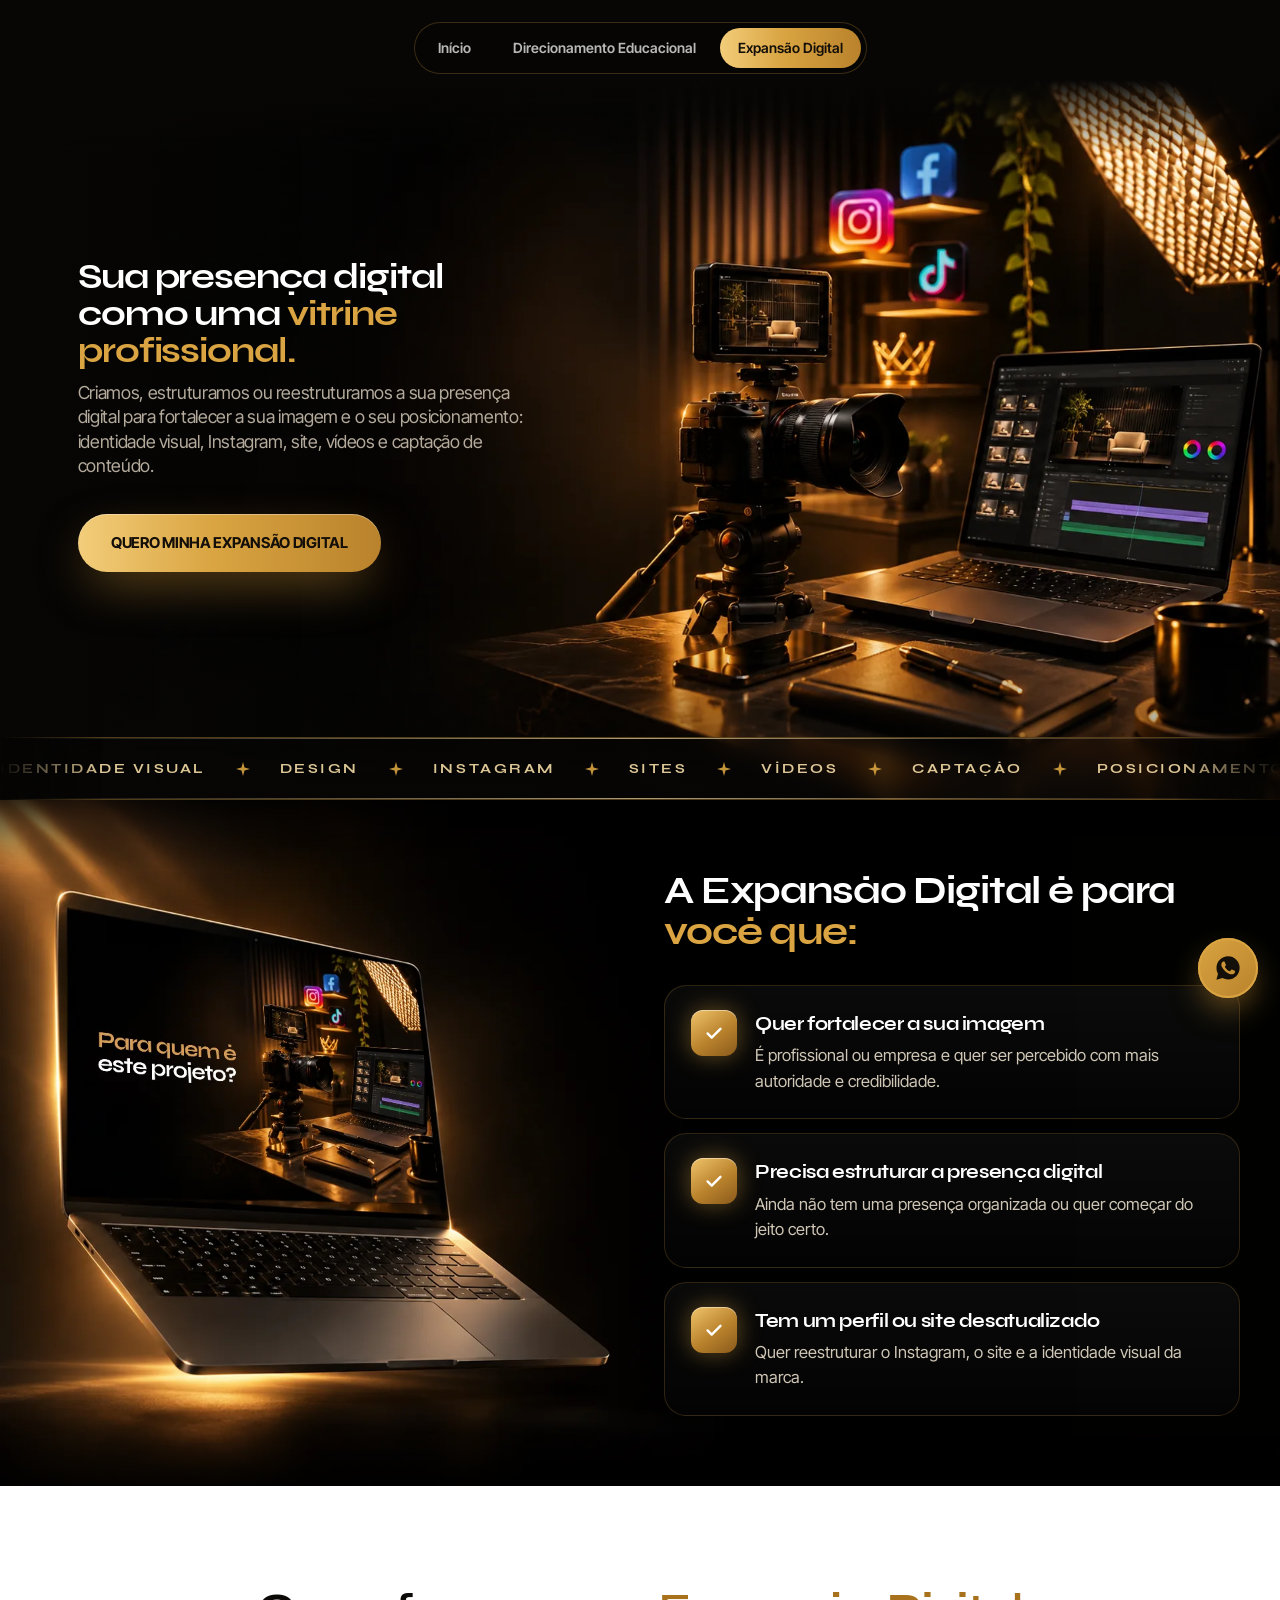
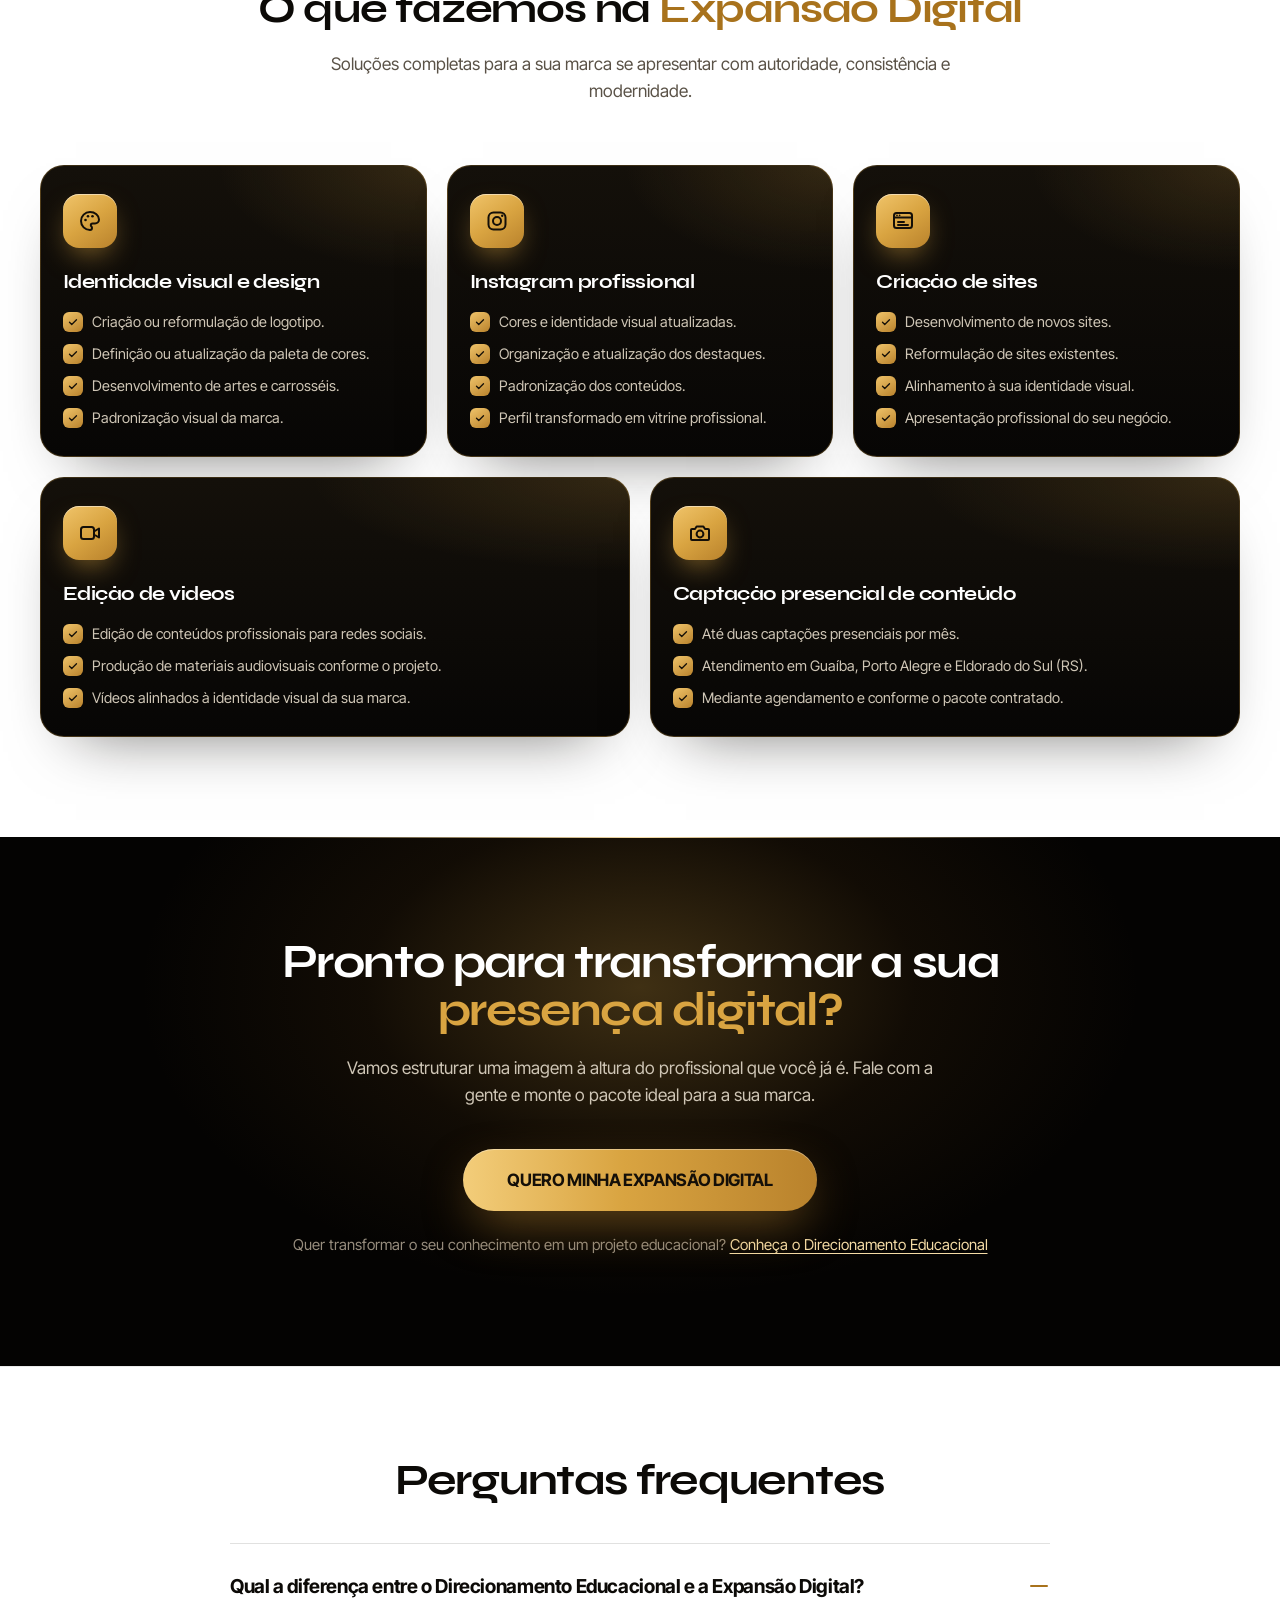
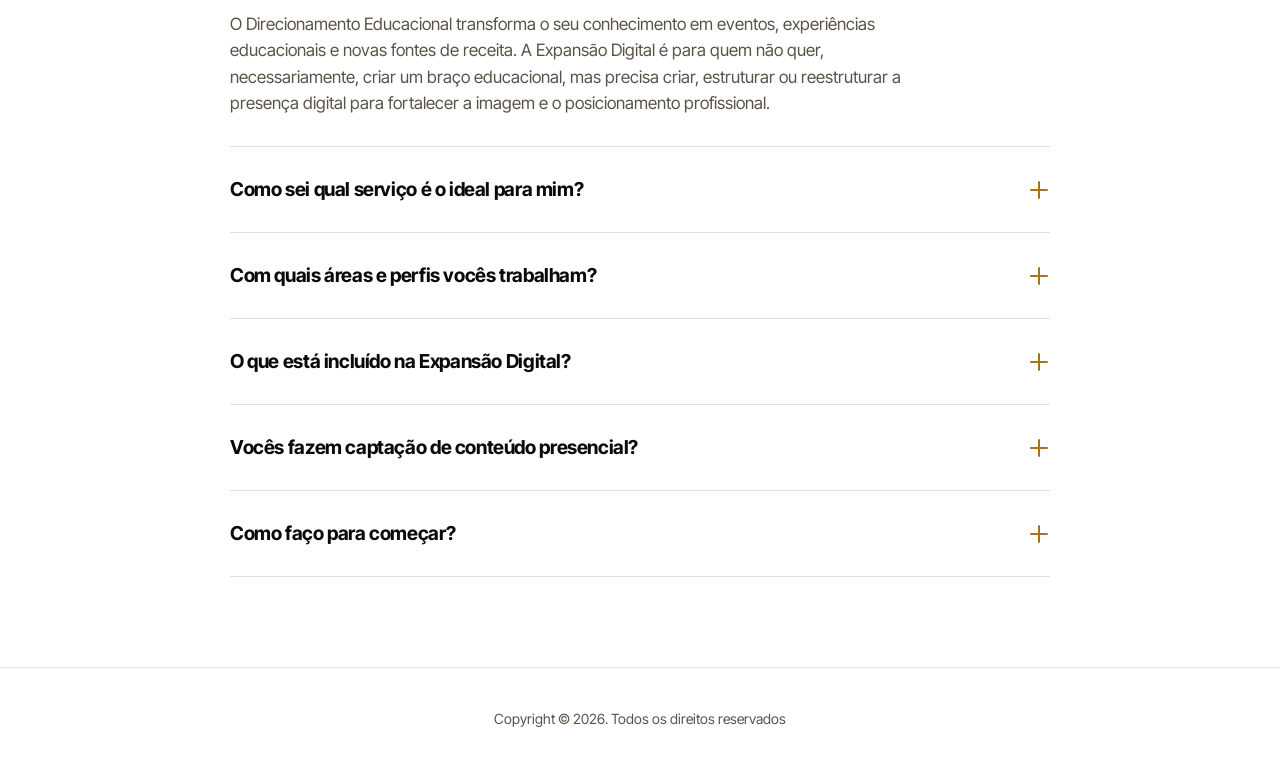
==== digital.html @ ac5b6866 "Expansão Digital: nova tela no mockup do notebook da seção 'Para quem é' Co-Authored-By: Claude Opus" ====
<!DOCTYPE html>
<html lang="pt-BR">
<head>
<meta charset="UTF-8">
<meta name="viewport" content="width=device-width, initial-scale=1">
<title>Expansão Digital | Sua presença digital como uma vitrine profissional</title>
<meta name="description" content="Identidade visual, Instagram profissional, sites, edição de vídeos e captação de conteúdo para profissionais e empresas.">
<meta property="og:title" content="Expansão Educacional">
<meta property="og:description" content="Você já construiu autoridade. Agora é hora de transformar isso em uma nova fonte de receita.">
<meta property="og:image" content="assets/hero-desktop.webp">
<meta name="theme-color" content="#070605">

<link rel="preload" as="image" href="assets/digi-hero.webp?v=1795201877" media="(min-width: 1080px)">
<link rel="preload" as="image" href="assets/digi-hero-center.webp?v=1795201877" media="(min-width: 601px) and (max-width: 1079px)">
<link rel="preload" as="image" href="assets/digi-hero-mobile.webp?v=1795201877" media="(max-width: 600px)">
<link rel="preload" as="font" type="font/woff2" href="assets/fonts/Syne-Bold.woff2" crossorigin>
<link rel="preload" as="font" type="font/woff" href="assets/fonts/InterTight-Variable.woff" crossorigin>

<link rel="stylesheet" href="assets/site.css?v=1795203308">
</head>
<body data-ribbon-words="Identidade visual|Design|Instagram|Sites|Vídeos|Captação|Posicionamento|Presença digital">

<!-- SVG sprites reutilizáveis -->
<svg width="0" height="0" style="position:absolute" aria-hidden="true">
  <symbol id="i-arrow" viewBox="0 0 24 24"><path d="M4 12h15M13 6l6 6-6 6" fill="none" stroke="currentColor" stroke-width="2.4" stroke-linecap="round" stroke-linejoin="round"/></symbol>
  <symbol id="i-check" viewBox="0 0 24 24"><path d="M5 12.5l4.5 4.5L19 7.5" fill="none" stroke="currentColor" stroke-width="2.6" stroke-linecap="round" stroke-linejoin="round"/></symbol>
  <symbol id="i-spark" viewBox="0 0 24 24"><path d="M12 0l2.6 9.4L24 12l-9.4 2.6L12 24l-2.6-9.4L0 12l9.4-2.6z" fill="currentColor"/></symbol>
  <symbol id="i-wa" viewBox="0 0 24 24"><path fill="currentColor" d="M12.04 2C6.58 2 2.13 6.45 2.13 11.91c0 1.75.46 3.45 1.32 4.95L2.05 22l5.25-1.38a9.9 9.9 0 0 0 4.74 1.21h.01c5.46 0 9.91-4.45 9.91-9.91A9.88 9.88 0 0 0 12.04 2zm5.8 14.03c-.24.68-1.42 1.3-1.96 1.35-.5.05-1.13.07-1.82-.11a16.5 16.5 0 0 1-1.65-.61c-2.9-1.25-4.8-4.17-4.94-4.36-.14-.2-1.18-1.57-1.18-3 0-1.42.75-2.12 1.01-2.41.27-.29.58-.36.78-.36h.56c.18 0 .42-.07.66.5.24.58.83 2 .9 2.15.07.14.12.31.02.5-.1.2-.14.31-.29.48-.14.17-.3.38-.43.5-.14.15-.29.3-.12.59.17.29.74 1.22 1.59 1.98 1.1.97 2.02 1.28 2.3 1.42.3.15.46.12.63-.07.17-.2.73-.85.92-1.14.2-.29.39-.24.65-.14.27.1 1.7.8 1.99.95.29.14.48.22.55.34.08.12.08.69-.16 1.37z"/></symbol>
  <symbol id="i-cap" viewBox="0 0 24 24"><path d="M2.5 9L12 4.5 21.5 9 12 13.5z" fill="none" stroke="currentColor" stroke-width="2" stroke-linejoin="round"/><path d="M6.5 11v4.6c0 1.4 2.5 3.4 5.5 3.4s5.5-2 5.5-3.4V11M21.5 9v5" fill="none" stroke="currentColor" stroke-width="2" stroke-linecap="round"/></symbol>
  <symbol id="i-pin" viewBox="0 0 24 24"><path d="M12 22s7-6.2 7-12a7 7 0 1 0-14 0c0 5.8 7 12 7 12z" fill="none" stroke="currentColor" stroke-width="2" stroke-linejoin="round"/><circle cx="12" cy="10" r="2.6" fill="none" stroke="currentColor" stroke-width="2"/></symbol>
  <symbol id="i-palette" viewBox="0 0 24 24"><path d="M12 3a9 9 0 0 0 0 18c1.4 0 2-1 2-2 0-1.4-1.2-1.6-1.2-2.8 0-1 .8-1.7 1.8-1.7H17a4 4 0 0 0 4-4C21 6.4 17 3 12 3z" fill="none" stroke="currentColor" stroke-width="2" stroke-linejoin="round"/><circle cx="7.5" cy="11" r="1.3" fill="currentColor"/><circle cx="10" cy="7.2" r="1.3" fill="currentColor"/><circle cx="14.5" cy="7.2" r="1.3" fill="currentColor"/></symbol>
  <symbol id="i-insta" viewBox="0 0 24 24"><rect x="3.5" y="3.5" width="17" height="17" rx="5" fill="none" stroke="currentColor" stroke-width="2"/><circle cx="12" cy="12" r="4" fill="none" stroke="currentColor" stroke-width="2"/><circle cx="17.2" cy="6.8" r="1.2" fill="currentColor"/></symbol>
  <symbol id="i-web" viewBox="0 0 24 24"><rect x="3" y="4" width="18" height="15" rx="2.5" fill="none" stroke="currentColor" stroke-width="2"/><path d="M3 8.5h18" stroke="currentColor" stroke-width="2"/><circle cx="6" cy="6.3" r=".9" fill="currentColor"/><circle cx="8.6" cy="6.3" r=".9" fill="currentColor"/><path d="M7 13h6M7 16h10" stroke="currentColor" stroke-width="2" stroke-linecap="round"/></symbol>
  <symbol id="i-video" viewBox="0 0 24 24"><rect x="3" y="6" width="13" height="12" rx="2.5" fill="none" stroke="currentColor" stroke-width="2"/><path d="M16 10.5l5-3v9l-5-3z" fill="none" stroke="currentColor" stroke-width="2" stroke-linejoin="round"/></symbol>
  <symbol id="i-camera" viewBox="0 0 24 24"><path d="M4 8h3l1.6-2.5h6.8L17 8h3a1 1 0 0 1 1 1v9a1 1 0 0 1-1 1H4a1 1 0 0 1-1-1V9a1 1 0 0 1 1-1z" fill="none" stroke="currentColor" stroke-width="2" stroke-linejoin="round"/><circle cx="12" cy="13" r="3.4" fill="none" stroke="currentColor" stroke-width="2"/></symbol>
</svg>

<nav class="topnav" aria-label="Navegação principal">
  <div class="topnav__inner">
    <div class="topnav__links">
      <a href="index.html">Início</a>
      <a href="educacional.html"><span class="nf">Direcionamento </span>Educacional</a>
      <a href="digital.html" aria-current="page"><span class="nf">Expansão </span>Digital</a>
    </div>
  </div>
</nav>

<main>

<!-- ============ HERO ============ -->
<section class="hero hero--digital" id="inicio">
  <div class="hero__bg" aria-hidden="true"></div>
  <div class="hero__inner">
    <div class="hero__content">
      <h1 class="reveal">Sua presença digital como uma <span class="hl">vitrine profissional.</span></h1>
      <p class="hero__sub reveal" data-delay="1">Criamos, estruturamos ou reestruturamos a sua presença digital para fortalecer a sua imagem e o seu posicionamento: identidade visual, Instagram, site, vídeos e captação de conteúdo.</p>
      <a class="btn reveal" data-delay="2" data-wa="Oi! Vi o site e gostaria de mais informações sobre a Expansão Digital." href="#" target="_blank" rel="noopener">Quero minha Expansão Digital</a>
    </div>
  </div>
  <div class="ribbons" aria-hidden="true">
    <div class="ribbon"><div class="ribbon__track" data-ribbon></div></div>
  </div>
</section>

<!-- ============ PARA QUEM É ============ -->
<section class="forwho forwho--digital" id="para-quem">
  <div class="forwho__bg" aria-hidden="true"></div>
  <div class="container forwho__grid">
    <div class="forwho__content">
      <h2 class="reveal">A Expansão Digital é para <span class="hl" style="white-space:nowrap">você que:</span></h2>
      <div class="forwho__list">
        <article class="fcard reveal" data-delay="1">
          <span class="bcard__check"><svg><use href="#i-check"/></svg></span>
          <div><h3>Quer fortalecer a sua imagem</h3><p>É profissional ou empresa e quer ser percebido com mais autoridade e credibilidade.</p></div>
        </article>
        <article class="fcard reveal" data-delay="2">
          <span class="bcard__check"><svg><use href="#i-check"/></svg></span>
          <div><h3>Precisa estruturar a presença digital</h3><p>Ainda não tem uma presença organizada ou quer começar do jeito certo.</p></div>
        </article>
        <article class="fcard reveal" data-delay="3">
          <span class="bcard__check"><svg><use href="#i-check"/></svg></span>
          <div><h3>Tem um perfil ou site desatualizado</h3><p>Quer reestruturar o Instagram, o site e a identidade visual da marca.</p></div>
        </article>
      </div>
    </div>
  </div>
</section>

<section class="digi-svc" id="expansao-digital-servicos">
  <div class="container">
    <header class="sec-head">
      <h2 class="reveal">O que fazemos na <span class="hl">Expansão Digital</span></h2>
      <p class="reveal" data-delay="1">Soluções completas para a sua marca se apresentar com autoridade, consistência e modernidade.</p>
    </header>
    <div class="digi-grid">
      <article class="dcard reveal" data-delay="1">
        <span class="dcard__icon"><svg><use href="#i-palette"/></svg></span>
        <h3>Identidade visual e design</h3>
        <ul>
          <li><span class="chk"><svg><use href="#i-check"/></svg></span><span>Criação ou reformulação de logotipo.</span></li>
          <li><span class="chk"><svg><use href="#i-check"/></svg></span><span>Definição ou atualização da paleta de cores.</span></li>
          <li><span class="chk"><svg><use href="#i-check"/></svg></span><span>Desenvolvimento de artes e carrosséis.</span></li>
          <li><span class="chk"><svg><use href="#i-check"/></svg></span><span>Padronização visual da marca.</span></li>
        </ul>
      </article>
      <article class="dcard reveal" data-delay="2">
        <span class="dcard__icon"><svg><use href="#i-insta"/></svg></span>
        <h3>Instagram profissional</h3>
        <ul>
          <li><span class="chk"><svg><use href="#i-check"/></svg></span><span>Cores e identidade visual atualizadas.</span></li>
          <li><span class="chk"><svg><use href="#i-check"/></svg></span><span>Organização e atualização dos destaques.</span></li>
          <li><span class="chk"><svg><use href="#i-check"/></svg></span><span>Padronização dos conteúdos.</span></li>
          <li><span class="chk"><svg><use href="#i-check"/></svg></span><span>Perfil transformado em vitrine profissional.</span></li>
        </ul>
      </article>
      <article class="dcard reveal" data-delay="3">
        <span class="dcard__icon"><svg><use href="#i-web"/></svg></span>
        <h3>Criação de sites</h3>
        <ul>
          <li><span class="chk"><svg><use href="#i-check"/></svg></span><span>Desenvolvimento de novos sites.</span></li>
          <li><span class="chk"><svg><use href="#i-check"/></svg></span><span>Reformulação de sites existentes.</span></li>
          <li><span class="chk"><svg><use href="#i-check"/></svg></span><span>Alinhamento à sua identidade visual.</span></li>
          <li><span class="chk"><svg><use href="#i-check"/></svg></span><span>Apresentação profissional do seu negócio.</span></li>
        </ul>
      </article>
      <article class="dcard reveal" data-delay="1">
        <span class="dcard__icon"><svg><use href="#i-video"/></svg></span>
        <h3>Edição de vídeos</h3>
        <ul>
          <li><span class="chk"><svg><use href="#i-check"/></svg></span><span>Edição de conteúdos profissionais para redes sociais.</span></li>
          <li><span class="chk"><svg><use href="#i-check"/></svg></span><span>Produção de materiais audiovisuais conforme o projeto.</span></li>
          <li><span class="chk"><svg><use href="#i-check"/></svg></span><span>Vídeos alinhados à identidade visual da sua marca.</span></li>
        </ul>
      </article>
      <article class="dcard reveal" data-delay="2">
        <span class="dcard__icon"><svg><use href="#i-camera"/></svg></span>
        <h3>Captação presencial de conteúdo</h3>
        <ul>
          <li><span class="chk"><svg><use href="#i-check"/></svg></span><span>Até duas captações presenciais por mês.</span></li>
          <li><span class="chk"><svg><use href="#i-check"/></svg></span><span>Atendimento em Guaíba, Porto Alegre e Eldorado do Sul (RS).</span></li>
          <li><span class="chk"><svg><use href="#i-check"/></svg></span><span>Mediante agendamento e conforme o pacote contratado.</span></li>
        </ul>
      </article>
    </div>
  </div>
</section>

<section class="digi-cta" id="expansao-digital-contato">
  <div class="container">
    <h2 class="reveal">Pronto para transformar a sua <span class="hl">presença digital?</span></h2>
    <p class="reveal" data-delay="1">Vamos estruturar uma imagem à altura do profissional que você já é. Fale com a gente e monte o pacote ideal para a sua marca.</p>
    <a class="btn reveal" data-delay="2" data-wa="Oi! Vi o site e gostaria de mais informações sobre a Expansão Digital." href="#" target="_blank" rel="noopener">Quero minha Expansão Digital</a>
    <span class="digi-cta__alt reveal" data-delay="3">Quer transformar o seu conhecimento em um projeto educacional? <a href="educacional.html">Conheça o Direcionamento Educacional</a></span>
  </div>
</section>

<!-- ============ FAQ (os dois serviços) ============ -->
<section class="final" id="faq">
  <div class="container faq">
    <header class="faq__head">
      <h2 class="reveal">Perguntas frequentes</h2>
    </header>
    <details class="faq__item reveal" open>
      <summary><h3>Qual a diferença entre o Direcionamento Educacional e a Expansão Digital?</h3><span class="faq__plus" aria-hidden="true"></span></summary>
      <div class="faq__a"><div><p>O Direcionamento Educacional transforma o seu conhecimento em eventos, experiências educacionais e novas fontes de receita. A Expansão Digital é para quem não quer, necessariamente, criar um braço educacional, mas precisa criar, estruturar ou reestruturar a presença digital para fortalecer a imagem e o posicionamento profissional.</p></div></div>
    </details>
    <details class="faq__item reveal">
      <summary><h3>Como sei qual serviço é o ideal para mim?</h3><span class="faq__plus" aria-hidden="true"></span></summary>
      <div class="faq__a"><div><p>Se o seu objetivo é ensinar, criar eventos e ter uma nova fonte de receita com o que você já sabe, o caminho é o Direcionamento Educacional. Se o objetivo é ter uma imagem mais profissional nas redes, no site e na identidade da marca, o caminho é a Expansão Digital. Na conversa pelo WhatsApp, ajudamos você a definir.</p></div></div>
    </details>
    <details class="faq__item reveal">
      <summary><h3>Com quais áreas e perfis vocês trabalham?</h3><span class="faq__plus" aria-hidden="true"></span></summary>
      <div class="faq__a"><div><p>Com especialistas de diferentes segmentos que já têm conhecimento e autoridade, e com profissionais e empresas que querem fortalecer a presença digital.</p></div></div>
    </details>
    <details class="faq__item reveal">
      <summary><h3>O que está incluído na Expansão Digital?</h3><span class="faq__plus" aria-hidden="true"></span></summary>
      <div class="faq__a"><div><p>Identidade visual e design, reformulação do Instagram profissional, criação ou atualização de sites, edição de vídeos e captação presencial de conteúdo, de acordo com o pacote contratado.</p></div></div>
    </details>
    <details class="faq__item reveal">
      <summary><h3>Vocês fazem captação de conteúdo presencial?</h3><span class="faq__plus" aria-hidden="true"></span></summary>
      <div class="faq__a"><div><p>Sim. Na Expansão Digital, é possível ter até duas captações presenciais por mês, com atendimento em Guaíba, Porto Alegre e Eldorado do Sul (RS), mediante agendamento e conforme o pacote contratado.</p></div></div>
    </details>
    <details class="faq__item reveal">
      <summary><h3>Como faço para começar?</h3><span class="faq__plus" aria-hidden="true"></span></summary>
      <div class="faq__a"><div><p>Clique em um dos botões da página e fale com a gente pelo WhatsApp. Vamos entender o seu momento e indicar o melhor caminho para o seu projeto.</p></div></div>
    </details>
  </div>
</section>

</main>

<footer class="footer">
  <div class="container">Copyright © 2026. Todos os direitos reservados</div>
</footer>


<a class="wa-float" data-wa="Oi! Vi o site e gostaria de mais informações sobre a Expansão Digital." href="#" target="_blank" rel="noopener" aria-label="Falar no WhatsApp">
  <svg><use href="#i-wa"/></svg>
</a>

<script src="assets/site.js?v=1795058932"></script>
</body>
</html>
---- assets/site.css ----
/* ---------- Fontes (arquivos em assets/fonts) ---------- */
@font-face{font-family:"Syne";src:url("fonts/Syne-Bold.woff2") format("woff2");font-weight:600 700;font-style:normal;font-display:swap}
@font-face{font-family:"Syne";src:url("fonts/Syne-Extra.woff2") format("woff2");font-weight:800;font-style:normal;font-display:swap}
@font-face{font-family:"Inter Tight";src:url("fonts/InterTight-Variable.woff") format("woff");font-weight:100 900;font-style:normal;font-display:swap}

/* =========================================================
   TOKENS — troque aqui cores e fontes do projeto inteiro
   ========================================================= */
:root{
  --bg:        #070605;   /* preto quente (base) */
  --bg-2:      #0c0a07;   /* preto amadeirado */
  --brown:     #17120b;   /* marrom escuro */
  --brown-2:   #241b0f;
  --gold:      #d9a441;   /* dourado (destaques) */
  --gold-2:    #b9822c;   /* dourado profundo (gradientes) */
  --champagne: #f5dca6;   /* champanhe (brilhos) */
  --bronze:    #8a5a1c;   /* bronze (profundidade) */
  --white:     #ffffff;
  --text:      #cfc6b6;
  --muted:     #968c7d;
  --line:      rgba(245,220,166,.14);

  --font-display: "Syne", "Inter Tight", system-ui, sans-serif;
  --font-body:    "Inter Tight", "Inter", system-ui, sans-serif;

  --radius: 22px;
  --container: 1200px;
}

*,*::before,*::after{box-sizing:border-box}
html{scroll-behavior:smooth;-webkit-text-size-adjust:100%;overflow-x:hidden}
body{
  margin:0;background:var(--bg);color:var(--text);
  font-family:var(--font-body);font-size:18px;line-height:1.55;
  -webkit-font-smoothing:antialiased;overflow-x:hidden;
}
img,svg{display:block;max-width:100%}
a{color:inherit;text-decoration:none}
h1,h2,h3{margin:0;color:var(--white);font-family:var(--font-display);font-weight:700;letter-spacing:-.03em;line-height:1.05}
p{margin:0}
.hl{color:var(--gold)}
.container{width:min(var(--container),100% - 48px);margin-inline:auto}
section{position:relative}

/* ---------- Botão (pílula com seta) ---------- */
.btn{
  --h:76px;justify-content:center;text-align:center;
  display:inline-flex;align-items:center;gap:28px;
  height:var(--h);padding:0 52px;border-radius:999px;
  background:linear-gradient(90deg,#f3cd7a 0%,var(--gold) 45%,var(--gold-2) 100%);
  color:#140f08;font-family:var(--font-body);font-weight:700;font-size:21px;letter-spacing:-.02em;text-transform:uppercase;
  box-shadow:0 18px 50px -12px rgba(185,130,44,.65),inset 0 1px 0 rgba(255,255,255,.35);
  position:relative;isolation:isolate;overflow:hidden;
  transition:transform .35s cubic-bezier(.2,.8,.2,1),box-shadow .35s;
}
.btn::after{ /* brilho que passa */
  content:"";position:absolute;inset:0;z-index:-1;
  background:linear-gradient(110deg,transparent 30%,rgba(255,255,255,.45) 50%,transparent 70%);
  transform:translateX(-120%);animation:shine 4.5s ease-in-out infinite;
}
.btn__arrow{
  width:46px;height:46px;border-radius:50%;background:#0a0704;color:var(--champagne);display:grid;place-items:center;flex:none;
  transition:transform .35s cubic-bezier(.2,.8,.2,1);
}
.btn__arrow svg{width:18px;height:18px}
.btn:hover{transform:translateY(-3px);box-shadow:0 24px 60px -10px rgba(185,130,44,.85),inset 0 1px 0 rgba(255,255,255,.35)}
.btn:hover .btn__arrow{transform:translateX(5px)}
@keyframes shine{0%,60%{transform:translateX(-120%)}100%{transform:translateX(120%)}}

/* Variante com anel (seção 3) */
.btn--ring{outline:1.5px solid rgba(245,220,166,.45);outline-offset:6px}

/* ---------- Eyebrow ---------- */
.eyebrow{
  display:inline-flex;align-items:center;gap:10px;
  padding:9px 18px;border-radius:999px;border:1px solid var(--line);
  background:rgba(185,130,44,.07);color:var(--champagne);
  font-size:13px;font-weight:600;letter-spacing:.14em;text-transform:uppercase;
}
.eyebrow i{width:7px;height:7px;border-radius:50%;background:var(--gold);box-shadow:0 0 12px var(--gold)}

.sec-head h2:first-child,.faq__head h2:first-child,.provoke h2:first-child{margin-top:0}

/* ---------- Reveal on scroll ---------- */
.reveal{opacity:0;transform:translateY(34px);transition:opacity .9s cubic-bezier(.2,.8,.2,1),transform .9s cubic-bezier(.2,.8,.2,1)}
.reveal.is-in{opacity:1;transform:none}
.reveal[data-delay="1"]{transition-delay:.1s}
.reveal[data-delay="2"]{transition-delay:.2s}
.reveal[data-delay="3"]{transition-delay:.3s}
.reveal[data-delay="4"]{transition-delay:.4s}
.reveal[data-delay="5"]{transition-delay:.5s}

/* =========================================================
   01 — HERO
   ========================================================= */
.hero{
  /* altura da foto: no máx. metade da largura (16:9 de 50vw) e da altura da tela */
  --H:clamp(500px,min(48vw,100svh),1000px);
  min-height:var(--H);display:flex;align-items:center;
  background:var(--bg);padding:110px 0 120px;overflow-x:clip;
}
/* A foto fica ancorada à direita, sempre inteira (sem cortes laterais) */
/* Foto ancorada no canto inferior direito, sempre inteira e ocupando ~metade da tela */
.hero__bg{position:absolute;bottom:0;right:0;height:var(--H);width:calc(var(--H) * 2.171);pointer-events:none;
  background:url("hero-desktop.webp?v=1795059457") center / cover no-repeat;
  -webkit-mask-image:linear-gradient(180deg,transparent 0%,#000 10%);mask-image:linear-gradient(180deg,transparent 0%,#000 10%)}
.hero__bg::after{content:"";position:absolute;inset:0;
  background:linear-gradient(90deg,var(--bg) 0%,rgba(7,6,5,.6) 10%,rgba(7,6,5,0) 26%),linear-gradient(0deg,rgba(7,6,5,.5) 0%,rgba(7,6,5,0) 22%)}
.hero__inner{position:relative;width:min(1680px,100% - 48px);margin-inline:auto;padding-left:clamp(0px,4.2vw,96px)}
/* O texto termina antes de onde começam os elementos da foto (~45% da imagem) */
.hero__content{max-width:min(780px,calc(100vw - 1.15 * var(--H) - max(24px,(100vw - 1680px) / 2) - clamp(0px,4.2vw,96px) - 48px))}
.hero h1{font-size:clamp(1.85rem,2.75vw,3.6rem)}
.hero__sub{margin-top:12px;font-size:clamp(1.05rem,1.4vw,1.75rem);line-height:1.35;letter-spacing:-.02em;color:#b3aa9c;font-weight:400}
.hero .btn{--h:58px;margin-top:36px;white-space:nowrap;font-size:clamp(15px,1.1vw,17px);padding:0 clamp(30px,2.6vw,42px)}
.hero .btn .btn__arrow{width:38px;height:38px}
.hero .btn .btn__arrow svg{width:16px;height:16px}

/* Faixas infinitas */
/* Faixa infinita integrada à base da imagem */
.ribbons{position:absolute;left:0;right:0;bottom:0;z-index:3;pointer-events:none}
.ribbon{
  position:relative;overflow:hidden;padding:20px 0;color:var(--champagne);
  background:linear-gradient(180deg,rgba(7,6,5,.35) 0%,rgba(7,6,5,.78) 100%);
  backdrop-filter:blur(10px) saturate(1.2);-webkit-backdrop-filter:blur(10px) saturate(1.2);
  border-top:1px solid rgba(217,164,65,.35);border-bottom:1px solid rgba(217,164,65,.35);
  -webkit-mask-image:linear-gradient(90deg,transparent 0%,#000 8%,#000 92%,transparent 100%);
          mask-image:linear-gradient(90deg,transparent 0%,#000 8%,#000 92%,transparent 100%);
}
.ribbon::before,.ribbon::after{content:"";position:absolute;left:0;right:0;height:1px;background:linear-gradient(90deg,transparent,var(--champagne),transparent);opacity:.7}
.ribbon::before{top:0}.ribbon::after{bottom:0}
.ribbon__track{display:flex;width:max-content;animation:marquee 46s linear infinite}
.ribbon__group{display:flex;align-items:center;flex:none}
.ribbon__item{display:flex;align-items:center;gap:30px;padding-right:30px;font-family:var(--font-display);font-weight:600;font-size:14px;letter-spacing:.18em;opacity:.9;text-transform:uppercase;white-space:nowrap}
.ribbon__item svg{width:14px;height:14px;flex:none;color:var(--gold)}
@keyframes marquee{to{transform:translateX(-50%)}}

/* Cabeçalho padrão de seção */
.sec-head{text-align:center;max-width:860px;margin:0 auto 60px}
.sec-head h2{font-size:clamp(1.9rem,3.2vw,3.35rem);margin-top:22px}
.sec-head p{margin:22px auto 0;max-width:680px;font-size:clamp(1.05rem,1.35vw,1.25rem);color:var(--text)}

/* =========================================================
   02 — PARA QUEM É
   ========================================================= */
.forwho{display:flex;align-items:center;min-height:max(560px,50vw);padding:70px 0;background:#000;overflow:hidden}
/* Foto 16:9 sempre na largura total: o notebook nunca passa da metade esquerda */
.forwho__bg{position:absolute;left:0;top:50%;width:100%;aspect-ratio:16/9;transform:translateY(-50%);pointer-events:none;
  background:url("para-quem-bg.webp") center / cover no-repeat;
  -webkit-mask-image:linear-gradient(180deg,transparent 0%,#000 12%,#000 88%,transparent 100%);
          mask-image:linear-gradient(180deg,transparent 0%,#000 12%,#000 88%,transparent 100%)}
.forwho__grid{position:relative;display:grid;grid-template-columns:1fr 1fr;gap:48px;align-items:center}
.forwho__content{grid-column:2}
.forwho h2{font-size:clamp(1.9rem,3vw,3rem);margin-bottom:34px}
.forwho__list{display:grid;gap:14px}
.fcard{
  display:flex;align-items:flex-start;gap:18px;padding:24px 26px;border-radius:22px;
  background:linear-gradient(180deg,rgba(255,255,255,.04),rgba(255,255,255,.012));
  border:1px solid rgba(217,164,65,.2);
  backdrop-filter:blur(6px);-webkit-backdrop-filter:blur(6px);
  transition:opacity .9s cubic-bezier(.2,.8,.2,1),transform .9s cubic-bezier(.2,.8,.2,1),border-color .4s,background .4s;
}
.fcard:hover{border-color:rgba(217,164,65,.5);background:linear-gradient(180deg,rgba(217,164,65,.07),rgba(255,255,255,.012))}
.fcard h3{font-size:clamp(1.15rem,1.45vw,1.35rem);line-height:1.25;letter-spacing:-.02em;margin:2px 0 8px}
.fcard p{font-size:16.5px;line-height:1.55;color:var(--text)}

/* =========================================================
   03 — PROVOCAÇÃO
   ========================================================= */
.provoke{padding:90px 0;background:linear-gradient(180deg,var(--bg) 0%,#040302 100%);overflow:hidden}
.provoke::before{content:"";position:absolute;left:-10%;top:10%;width:60%;height:80%;background:radial-gradient(closest-side,rgba(138,90,28,.16),transparent);pointer-events:none}
.provoke__grid{display:grid;grid-template-columns:1.15fr .85fr;gap:80px;align-items:center}
.provoke h2{font-size:clamp(2.1rem,4.1vw,4.4rem);margin-top:26px;line-height:1.04}
.race{position:relative;margin-top:46px;height:52px;max-width:640px}
.race__line{position:absolute;left:0;right:6px;bottom:8px;height:2px;background:linear-gradient(90deg,rgba(217,164,65,.25),var(--gold))}
.race__arrow{position:absolute;right:0;bottom:2px;width:16px;height:14px;color:var(--gold)}
.race__runner{position:absolute;left:0;bottom:10px;width:46px;height:46px;color:var(--gold);filter:drop-shadow(0 0 8px rgba(217,164,65,.8))}
.provoke__side p{font-size:clamp(1.05rem,1.35vw,1.3rem);line-height:1.6;color:#b8ae9e}
.provoke__side p + p{margin-top:18px}
.provoke__side strong{color:#fff;font-weight:600}
.provoke__side .btn{margin-top:42px;--h:64px;font-size:18px;padding:0 44px;white-space:nowrap}

/* Check dourado (usado nos cards da seção 2) */
.bcard__check{
  flex:none;width:46px;height:46px;border-radius:12px;display:grid;place-items:center;color:#fff;
  background:linear-gradient(145deg,#f0c46a 0%,var(--gold-2) 55%,var(--bronze) 100%);
  box-shadow:0 0 24px rgba(217,164,65,.45),inset 0 1px 0 rgba(255,255,255,.45);
}
.bcard__check svg{width:22px;height:22px}

/* =========================================================
   05 — COMO FUNCIONA NOSSO PROJETO (tabuleiro com cards ligados às peças)
   ========================================================= */
.process{padding:80px 0 80px;background:#000;overflow:hidden}
.process .sec-head{margin-bottom:0;position:relative;z-index:2}
.process__stage{position:relative;width:min(1400px,100% - 32px);margin:-40px auto 0;aspect-ratio:1672 / 941;
  container-type:inline-size}
.process__img{position:absolute;inset:0;background:url("processo-bg.webp") center / cover no-repeat;
  -webkit-mask-image:radial-gradient(75% 85% at 50% 55%,#000 60%,transparent 100%);
          mask-image:radial-gradient(75% 85% at 50% 55%,#000 60%,transparent 100%)}
.process__lines{position:absolute;inset:0;width:100%;height:100%;overflow:visible;pointer-events:none}
.process__lines path{fill:none;stroke:url(#pl-line);stroke-width:1.4;vector-effect:non-scaling-stroke;
  stroke-dasharray:1;stroke-dashoffset:1;transition:stroke-dashoffset 1.4s cubic-bezier(.6,0,.2,1) .25s}
.process__lines circle{fill:var(--champagne);opacity:0;transition:opacity .4s 1.5s;filter:drop-shadow(0 0 6px var(--gold))}
.process__stage.is-in .process__lines path{stroke-dashoffset:0}
.process__stage.is-in .process__lines circle{opacity:1}
.pstep{position:absolute;width:24%;padding:clamp(16px,1.6cqw,24px) clamp(18px,1.8cqw,26px);border-radius:16px;
  background:linear-gradient(180deg,rgba(24,19,12,.82),rgba(10,8,5,.82));
  border:1px solid rgba(217,164,65,.32);
  box-shadow:0 20px 50px -20px rgba(0,0,0,.9),inset 0 1px 0 rgba(255,255,255,.06);
  backdrop-filter:blur(8px);-webkit-backdrop-filter:blur(8px);
  transition:opacity .9s cubic-bezier(.2,.8,.2,1),transform .9s cubic-bezier(.2,.8,.2,1),border-color .4s}
.pstep:hover{border-color:rgba(217,164,65,.65)}
.pstep--1{left:3%;top:20%}
.pstep--2{right:3%;top:20%}
.pstep--3{left:3%;bottom:2%}
.pstep--4{right:3%;bottom:2%}
.pstep__n{display:block;font-family:var(--font-display);font-weight:700;font-size:clamp(12px,1cqw,14px);letter-spacing:.06em;color:var(--gold);margin-bottom:6px}
.pstep h3{font-size:clamp(1rem,1.35cqw,1.3rem);line-height:1.2;letter-spacing:-.02em;margin-bottom:8px}
.pstep p{font-size:clamp(13.5px,1.05cqw,16px);line-height:1.5;color:var(--text)}

/* =========================================================
   06 — FAQ (simples)
   ========================================================= */
.final{padding:90px 0 90px;background:linear-gradient(180deg,var(--bg) 0%,#040302 100%)}
.faq{max-width:820px;margin:0 auto}
.faq__head{text-align:center;margin-bottom:40px}
.faq__head h2{font-size:clamp(2rem,3.4vw,3.2rem);margin-top:22px}
.faq__item{padding:30px 0;border-top:1px solid rgba(255,255,255,.09)}
.faq__item:last-child{border-bottom:1px solid rgba(255,255,255,.09)}
.faq__item summary{list-style:none;cursor:pointer;display:flex;align-items:center;justify-content:space-between;gap:24px}
.faq__item summary::-webkit-details-marker{display:none}
.faq__item summary:focus-visible{outline:2px solid var(--gold);outline-offset:6px;border-radius:6px}
.faq__plus{flex:none;position:relative;width:22px;height:22px;transition:transform .4s cubic-bezier(.2,.8,.2,1)}
.faq__plus::before,.faq__plus::after{content:"";position:absolute;left:50%;top:50%;width:18px;height:2px;border-radius:2px;background:var(--gold);transform:translate(-50%,-50%)}
.faq__plus::after{transform:translate(-50%,-50%) rotate(90deg);transition:transform .4s cubic-bezier(.2,.8,.2,1),opacity .3s}
.faq__item[open] .faq__plus{transform:rotate(180deg)}
.faq__item[open] .faq__plus::after{transform:translate(-50%,-50%) rotate(0);opacity:0}
.faq__item summary:hover h3{color:var(--champagne)}
.faq__a{display:grid;grid-template-rows:0fr;transition:grid-template-rows .45s cubic-bezier(.2,.8,.2,1)}
.faq__item.is-open .faq__a{grid-template-rows:1fr}
.faq__a > div{overflow:hidden}
.faq__item h3{transition:color .3s;font-family:var(--font-body);font-size:clamp(1.1rem,1.5vw,1.3rem);font-weight:700;letter-spacing:-.02em;line-height:1.3}
.faq__item p{padding-top:12px;font-size:17px;color:var(--text);max-width:720px}

.footer{padding:40px 0 50px;background:#040302;border-top:1px solid rgba(255,255,255,.06);text-align:center;font-size:14px;color:var(--muted)}

/* Botão flutuante WhatsApp */
.wa-float{position:fixed;right:22px;bottom:22px;z-index:50;width:60px;height:60px;border-radius:50%;display:grid;place-items:center;background:linear-gradient(135deg,var(--gold),var(--gold-2));box-shadow:0 14px 34px -8px rgba(185,130,44,.8);color:#140f08;transform:translateY(120px);transition:transform .5s cubic-bezier(.2,.8,.2,1)}
.wa-float.is-visible{transform:none}
.wa-float svg{width:28px;height:28px}
.wa-float::before{content:"";position:absolute;inset:0;border-radius:50%;border:2px solid var(--gold);animation:pulse 2.4s ease-out infinite}
@keyframes pulse{from{transform:scale(1);opacity:.8}to{transform:scale(1.55);opacity:0}}

/* =========================================================
   05 — BENEFÍCIOS (checks)
   ========================================================= */
.benefits{padding:90px 0;background:#000;overflow:hidden}
.benefits__grid{display:grid;grid-template-columns:repeat(2,1fr);gap:20px;position:relative;max-width:1150px;margin-inline:auto}
.bcard{
  display:flex;align-items:center;gap:20px;padding:34px 34px;border-radius:24px;
  background:linear-gradient(180deg,rgba(255,255,255,.025),rgba(255,255,255,.01));
  border:1px solid rgba(217,164,65,.18);
  transition:opacity .9s cubic-bezier(.2,.8,.2,1),transform .9s cubic-bezier(.2,.8,.2,1),border-color .4s,background .4s;
}
.bcard:hover{border-color:rgba(217,164,65,.45);background:linear-gradient(180deg,rgba(217,164,65,.06),rgba(255,255,255,.01))}
.bcard h3{font-size:clamp(1.25rem,1.75vw,1.65rem);line-height:1.2;letter-spacing:-.025em}

/* =========================================================
   KICKER — identifica a qual serviço cada seção pertence
   ========================================================= */
.kicker{display:block;font-family:var(--font-body);font-size:13px;font-weight:700;letter-spacing:.24em;text-transform:uppercase;color:var(--gold)}
.kicker + h2{margin-top:14px !important}
.provoke .kicker,.final .kicker,.choose .kicker,.digi-svc .kicker{color:#a8721c}

/* =========================================================
   ESCOLHA DO SERVIÇO
   ========================================================= */
.choose{padding:96px 0 100px;background:#fff;color:#5a5247}
.choose .sec-head{margin-bottom:48px}
.choose .sec-head h2{color:#0c0a07}
.choose .sec-head .hl{color:#a8721c}
.choose .sec-head p{color:#5a5247}
.choose__grid{display:grid;grid-template-columns:1fr 1fr;grid-template-rows:auto auto auto auto auto;column-gap:24px;max-width:1100px;margin-inline:auto}
.svc{
  grid-row:span 5;display:grid;grid-template-rows:subgrid;row-gap:0;
  position:relative;overflow:hidden;isolation:isolate;
  padding:40px 38px;border-radius:28px;color:var(--text);
  background:radial-gradient(90% 70% at 100% 0%,rgba(217,164,65,.22),transparent 60%),linear-gradient(180deg,#14100a 0%,#070605 100%);
  border:1px solid rgba(217,164,65,.28);
  box-shadow:0 40px 70px -40px rgba(12,10,7,.65);
  transition:opacity .9s cubic-bezier(.2,.8,.2,1),transform .5s cubic-bezier(.2,.8,.2,1),box-shadow .5s,border-color .5s;
}
.svc:hover{transform:translateY(-6px);border-color:rgba(217,164,65,.6);box-shadow:0 50px 80px -40px rgba(12,10,7,.75),0 0 50px -20px rgba(217,164,65,.5)}
.svc__icon{width:58px;height:58px;border-radius:17px;display:grid;place-items:center;color:#140f08;margin-bottom:24px;
  background:linear-gradient(145deg,#f0c46a 0%,var(--gold) 50%,var(--gold-2) 100%);box-shadow:0 12px 28px -8px rgba(217,164,65,.6),inset 0 1px 0 rgba(255,255,255,.5)}
.svc__icon svg{width:26px;height:26px}
.svc h3{font-size:clamp(1.45rem,2vw,1.9rem);margin:0 0 12px;align-self:end}
.svc > p{font-size:17px;line-height:1.55;color:#cfc6b6}
.svc ul{list-style:none;margin:26px 0 32px;padding:0;display:grid;gap:12px;align-content:start}
.svc li{display:flex;gap:12px;align-items:center;font-size:16px;color:#fff;font-weight:500;line-height:1.35}
.chk{flex:none;width:22px;height:22px;border-radius:7px;display:grid;place-items:center;color:#140f08;background:linear-gradient(145deg,#f0c46a,var(--gold-2))}
.chk svg{width:13px;height:13px}
.svc .btn{width:100%;--h:58px;font-size:15px;padding:0 20px}

/* =========================================================
   ABERTURA DE CADA SERVIÇO
   ========================================================= */
.svc-intro{padding:100px 0 30px;background:radial-gradient(60% 70% at 50% 0%,rgba(217,164,65,.16),transparent 70%),#000;text-align:center}
.svc-intro .container{max-width:900px}
.svc-intro h2{font-size:clamp(2.2rem,4.4vw,4.2rem);line-height:1.02}
.svc-intro p{margin:22px auto 0;max-width:700px;font-size:clamp(1.05rem,1.35vw,1.25rem);line-height:1.6;color:var(--text)}
.svc-intro__rule{display:block;width:120px;height:1px;margin:36px auto 0;background:linear-gradient(90deg,transparent,var(--gold),transparent)}

/* =========================================================
   EXPANSÃO DIGITAL — para quem é (painel)
   ========================================================= */
.digi-intro{padding:100px 0;background:radial-gradient(60% 50% at 50% 0%,rgba(217,164,65,.16),transparent 70%),#000}
.digi-intro .svc-intro{padding:0 0 56px;background:none}
.digi-panel{position:relative;max-width:1060px;margin-inline:auto;padding:56px 56px 52px;border-radius:30px;
  background:linear-gradient(180deg,#17120b 0%,#0c0a07 100%);border:1px solid rgba(217,164,65,.18);border-bottom:2px solid var(--gold);
  box-shadow:0 50px 90px -50px rgba(0,0,0,.9),inset 0 1px 0 rgba(255,255,255,.05)}
.digi-panel__head{text-align:center;margin-bottom:36px}
.digi-panel__head h3{font-size:clamp(1.6rem,2.6vw,2.4rem);line-height:1.1}
.digi-panel__grid{display:grid;grid-template-columns:1fr 1fr;gap:14px}
.ditem{display:flex;align-items:center;gap:16px;padding:20px 22px;border-radius:16px;background:rgba(255,255,255,.045);border:1px solid rgba(255,255,255,.06);transition:border-color .4s,background .4s}
.ditem:hover{border-color:rgba(217,164,65,.4);background:rgba(217,164,65,.07)}
.ditem .bcard__check{width:42px;height:42px;border-radius:12px}
.ditem .bcard__check svg{width:19px;height:19px}
.ditem span:last-child{color:#fff;font-size:16.5px;font-weight:500;line-height:1.35}
.digi-panel__goal{margin-top:30px;text-align:center;font-size:clamp(1.05rem,1.3vw,1.2rem);line-height:1.6;color:var(--text)}
.digi-panel__goal strong{color:var(--champagne);font-weight:600}

/* =========================================================
   EXPANSÃO DIGITAL — serviços
   ========================================================= */
.digi-svc{padding:100px 0;background:#fff;color:#5a5247}
.digi-svc .sec-head h2{color:#0c0a07}
.digi-svc .sec-head .hl{color:#a8721c}
.digi-svc .sec-head p{color:#5a5247}
.digi-grid{display:grid;grid-template-columns:repeat(6,1fr);gap:20px}
.dcard{grid-column:span 2;position:relative;display:flex;flex-direction:column;padding:32px 30px;border-radius:24px;color:var(--text);
  background:radial-gradient(90% 60% at 100% 0%,rgba(217,164,65,.16),transparent 60%),linear-gradient(180deg,#14100a,#070605);border:1px solid rgba(217,164,65,.25);
  box-shadow:0 30px 60px -36px rgba(12,10,7,.6);
  transition:opacity .9s cubic-bezier(.2,.8,.2,1),transform .9s cubic-bezier(.2,.8,.2,1),border-color .4s}
.dcard:nth-child(4),.dcard:nth-child(5){grid-column:span 3}
.dcard:hover{border-color:rgba(217,164,65,.55)}
.dcard__icon{width:54px;height:54px;border-radius:16px;display:grid;place-items:center;color:#140f08;margin-bottom:22px;
  background:linear-gradient(145deg,#f0c46a 0%,var(--gold) 50%,var(--gold-2) 100%);box-shadow:0 12px 28px -8px rgba(217,164,65,.6),inset 0 1px 0 rgba(255,255,255,.5)}
.dcard__icon svg{width:24px;height:24px}
.dcard h3{font-size:clamp(1.2rem,1.5vw,1.4rem);line-height:1.2;margin-bottom:18px}
.dcard ul{list-style:none;margin:0;padding:0;display:grid;gap:11px}
.dcard li{display:flex;gap:11px;align-items:flex-start;font-size:15.5px;line-height:1.45;color:var(--text)}
.dcard li .chk{width:20px;height:20px;border-radius:6px;margin-top:1px}
.dcard li .chk svg{width:12px;height:12px}

/* CTA Expansão Digital */
.digi-cta{padding:100px 0 110px;background:#040302;overflow:hidden;text-align:center}
.digi-cta::before{content:"";position:absolute;left:50%;top:-160px;width:1000px;height:620px;transform:translateX(-50%);background:radial-gradient(closest-side,rgba(217,164,65,.28),rgba(138,90,28,.1) 55%,transparent);pointer-events:none}
.digi-cta::after{content:"";position:absolute;left:50%;top:0;width:min(860px,90%);height:1px;transform:translateX(-50%);background:linear-gradient(90deg,transparent,var(--champagne),transparent)}
.digi-cta .container{position:relative;max-width:860px}
.digi-cta h2{font-size:clamp(2rem,3.6vw,3.4rem)}
.digi-cta p{margin:22px auto 0;max-width:620px;font-size:clamp(1.05rem,1.35vw,1.25rem)}
.digi-cta .btn{margin-top:40px;--h:62px;font-size:17px;padding:0 44px}
.digi-cta__alt{display:block;margin-top:22px;font-size:15px;color:var(--muted)}
.digi-cta__alt a{color:var(--champagne);text-decoration:underline;text-underline-offset:3px}

/* =========================================================
   SEÇÕES CLARAS (provocação + FAQ)
   ========================================================= */
.provoke,.final{--ink:#0c0a07;--ink-2:#5a5247;--gold-ink:#a8721c;background:#fff;color:var(--ink-2)}
.provoke h2,.final h2,.final h3{color:var(--ink)}
.provoke .hl,.final .hl{color:var(--gold-ink)}
.provoke::before{background:radial-gradient(closest-side,rgba(217,164,65,.12),transparent)}
.provoke__side p{color:var(--ink-2)}
.provoke__side strong{color:var(--ink)}
.race__line{background:linear-gradient(90deg,rgba(168,114,28,.2),var(--gold-ink))}
.race__arrow,.race__runner{color:var(--gold-ink)}
.race__runner{filter:none}
.btn--ring{outline-color:rgba(168,114,28,.45)}
.provoke .btn,.final .btn{box-shadow:0 16px 36px -14px rgba(168,114,28,.7),inset 0 1px 0 rgba(255,255,255,.45)}
.final{border-top:1px solid rgba(12,10,7,.08)}
.final .container{position:relative}
.faq__item{border-top-color:rgba(12,10,7,.12)}
.faq__item:last-child{border-bottom-color:rgba(12,10,7,.12)}
.faq__item p{color:var(--ink-2)}
.faq__item summary:hover h3{color:var(--gold-ink)}
.faq__plus::before,.faq__plus::after{background:var(--gold-ink)}
.footer{background:#fff;color:#5a5247;border-top-color:rgba(12,10,7,.1)}

/* =========================================================
   RESPONSIVO
   ========================================================= */
/* Abaixo de 1080px: hero vertical — foto (recorte vertical) em cima, texto embaixo */
@media (max-width:1079px){
  .hero{display:block;min-height:0;padding:0 0 110px}
  .hero__bg{position:relative;bottom:auto;right:auto;height:min(105vw,620px);width:min(100%,calc(min(105vw,620px) * .95));margin-inline:auto;
    background:url("hero-mobile.webp?v=1795060371") center / cover no-repeat;
    -webkit-mask-image:linear-gradient(90deg,transparent 0%,#000 16%,#000 84%,transparent 100%);
            mask-image:linear-gradient(90deg,transparent 0%,#000 16%,#000 84%,transparent 100%)}
  .hero__bg::after{background:linear-gradient(0deg,var(--bg) 0%,rgba(7,6,5,0) 26%)}
  .hero__inner{padding:24px 0 0;width:min(100% - 36px,720px)}
  .hero__content{text-align:center;margin-inline:auto;max-width:none}
  .hero h1{font-size:clamp(1.55rem,4.6vw,2.6rem)}
  .hero__sub{margin:10px auto 0;font-size:clamp(1rem,2.4vw,1.25rem)}
  .hero .btn{--h:54px;font-size:15px;padding:0 30px}
}
@media (max-width:600px){
  .hero__bg{-webkit-mask-image:none;mask-image:none}
  .hero h1{font-size:clamp(1.55rem,6.3vw,2.6rem)}
  .hero__sub{font-size:clamp(1rem,4.1vw,1.25rem)}
}
/* Abaixo de 1000px: imagem em cima, cards em grade */
@media (max-width:999px){
  .process{padding:64px 0 64px}
  .process__stage{aspect-ratio:auto;width:min(100% - 36px,760px);margin-top:10px;display:grid;grid-template-columns:1fr 1fr;gap:12px}
  .process__img{position:relative;inset:auto;grid-column:1 / -1;aspect-ratio:912 / 620;background-image:url("processo-mobile.webp");margin-bottom:6px;
    -webkit-mask-image:radial-gradient(70% 80% at 50% 55%,#000 55%,transparent 100%);mask-image:radial-gradient(70% 80% at 50% 55%,#000 55%,transparent 100%)}
  .process__lines{display:none}
  .pstep{position:relative;inset:auto;width:auto;padding:20px;text-align:center}
  .pstep h3{font-size:1.1rem}
  .pstep p{font-size:15px}
}
@media (max-width:600px){
  .process__stage{grid-template-columns:1fr}
}
@media (max-width:1100px){
  .dcard,.dcard:nth-child(4),.dcard:nth-child(5){grid-column:span 3}
  .dcard:nth-child(5){grid-column:2 / span 4}
  .svc{padding:34px 28px}
  .provoke__grid{gap:50px}
}
@media (max-width:900px){
  .choose,.digi-intro,.digi-svc{padding:64px 0}
  .svc-intro{padding:64px 0 16px}
  .digi-cta{padding:70px 0 76px}
  .choose__grid{grid-template-columns:1fr;grid-template-rows:none;row-gap:16px}
  .svc{grid-row:auto;display:flex;flex-direction:column;padding:30px 22px;text-align:center;align-items:center}
  .svc__icon{margin-bottom:18px}
  .svc h3,.svc > p{align-self:stretch;text-align:center}
  .svc ul{align-self:stretch;justify-items:start;text-align:left;margin:20px 0 26px}
  .svc li{align-items:flex-start}
  .svc .btn{align-self:stretch}
  .digi-intro .svc-intro{padding:0 0 36px}
  .digi-panel{padding:32px 18px 30px;border-radius:24px}
  .digi-panel__grid{grid-template-columns:1fr;gap:10px}
  .ditem{padding:16px;text-align:left}
  .digi-grid{grid-template-columns:1fr;gap:14px}
  .dcard,.dcard:nth-child(4),.dcard:nth-child(5){grid-column:auto;padding:26px 20px;text-align:center;align-items:center}
  .dcard ul{text-align:left}
  .digi-cta .btn{--h:56px;font-size:15px;padding:0 28px}
  .forwho{display:block;min-height:0;padding:0 0 64px}
  .forwho__bg{position:relative;top:auto;transform:none;aspect-ratio:900 / 860;background-image:url("para-quem-mobile.webp");
    -webkit-mask-image:linear-gradient(180deg,transparent 0%,#000 10%,#000 82%,transparent 100%);
            mask-image:linear-gradient(180deg,transparent 0%,#000 10%,#000 82%,transparent 100%)}
  .forwho__grid{grid-template-columns:1fr;padding-top:8px}
  .forwho__content{grid-column:1}
  .forwho h2{text-align:center;margin-bottom:26px}
  .fcard{flex-direction:column;align-items:center;text-align:center;padding:22px 18px;gap:12px;border-radius:20px}
  .fcard h3{font-size:1.1rem}
  .fcard p{font-size:15px}

  .provoke{padding:64px 0}
  .provoke__grid{grid-template-columns:1fr;gap:34px;text-align:center}
  .race{margin-inline:auto}
  .provoke__side .btn{--h:56px;font-size:15px;padding:0 30px}

  .benefits{padding:64px 0}
  .benefits__grid{grid-template-columns:1fr;gap:12px}
  .bcard{flex-direction:column;justify-content:center;text-align:center;padding:22px 20px;gap:12px;border-radius:20px}
  .bcard h3{font-size:1.08rem}
  .final{padding:64px 0 64px}
  .faq__head{margin-bottom:28px}
  .faq__item{padding:24px 0}
  .faq__item p{font-size:15.5px}
  .bcard__check{width:40px;height:40px;border-radius:11px}
  .bcard__check svg{width:19px;height:19px}

}
@media (max-width:480px){
  .btn{font-size:15px;padding:0 26px;text-align:center;line-height:1.15;max-width:100%}
}
@media (prefers-reduced-motion:reduce){
  *,*::before,*::after{animation:none !important;transition:none !important}
  .reveal{opacity:1;transform:none}
}

/* =========================================================
   NAVEGAÇÃO ENTRE AS PÁGINAS
   ========================================================= */
.topnav{position:absolute;top:0;left:0;right:0;z-index:20}
.topnav__inner{width:min(1680px,100% - 48px);margin-inline:auto;padding:22px clamp(0px,4.2vw,96px) 0;display:flex;align-items:center;justify-content:center;gap:20px}
.topnav a{font-size:14px;font-weight:600;color:rgba(255,255,255,.72);transition:color .3s}
.topnav a:hover,.topnav a[aria-current="page"]{color:var(--champagne)}
.topnav__links{display:flex;gap:6px;padding:5px;border-radius:999px;background:rgba(7,6,5,.55);border:1px solid rgba(217,164,65,.25);backdrop-filter:blur(10px);-webkit-backdrop-filter:blur(10px)}
.topnav__links a{padding:9px 18px;border-radius:999px;white-space:nowrap}
.topnav__links a[aria-current="page"]{background:linear-gradient(90deg,#f3cd7a,var(--gold) 45%,var(--gold-2));color:#140f08 !important}

/* =========================================================
   HERO DA PÁGINA INICIAL — duas opções
   ========================================================= */
.hopts{margin-top:34px;display:grid;grid-template-columns:1fr 1fr;gap:14px;container-type:inline-size}
.hopt{display:flex;flex-direction:column;align-items:flex-start;gap:8px;padding:22px 20px 20px;border-radius:20px;
  background:linear-gradient(180deg,rgba(23,18,11,.88),rgba(10,8,5,.88));border:1px solid rgba(217,164,65,.3);
  transition:border-color .4s,transform .4s cubic-bezier(.2,.8,.2,1),box-shadow .4s}
.hopt:hover{border-color:rgba(217,164,65,.7);transform:translateY(-4px);box-shadow:0 24px 50px -24px rgba(217,164,65,.55)}
.hopt__icon{width:42px;height:42px;border-radius:12px;display:grid;place-items:center;color:#140f08;margin-bottom:6px;background:linear-gradient(145deg,#f0c46a,var(--gold) 50%,var(--gold-2))}
.hopt__icon svg{width:20px;height:20px}
.hopt__title{font-family:var(--font-display);font-weight:700;font-size:1.12rem;line-height:1.2;color:#fff}
.hopt__desc{font-size:14.5px;line-height:1.45;color:var(--text);flex:1}
.hopt__btn{margin-top:10px;width:100%;--h:48px;font-size:13.5px;padding:0 14px;white-space:nowrap}
.hopt:nth-child(2) .hopt__btn{background:transparent;color:var(--champagne);box-shadow:none;outline:1.5px solid rgba(217,164,65,.6);outline-offset:-1.5px}
.hopt:nth-child(2) .hopt__btn::after{display:none}
.hopt:nth-child(2):hover .hopt__btn{background:rgba(217,164,65,.12)}
.choose__help{margin-top:36px;text-align:center;font-size:16px;color:#5a5247}
.choose__help a{color:#a8721c;font-weight:600;text-decoration:underline;text-underline-offset:3px}

/* =========================================================
   HERO DA EXPANSÃO DIGITAL — foto quadrada
   ========================================================= */
.hero--digital .hero__bg{width:var(--H);background-image:url("digital-hero.webp");
  -webkit-mask-image:linear-gradient(90deg,transparent 0%,#000 22%),linear-gradient(180deg,transparent 0%,#000 10%);
  -webkit-mask-composite:source-in;mask-image:linear-gradient(90deg,transparent 0%,#000 22%);}
.hero--digital .hero__content{max-width:min(760px,calc(100vw - var(--H) - max(24px,(100vw - 1680px) / 2) - clamp(0px,4.2vw,96px) - 40px))}

@media (max-width:1079px){
  .topnav__inner{padding-top:16px}
  .hero--digital .hero__bg{width:min(100%,640px);height:min(100vw,640px);background-image:url("digital-hero.webp");background-size:cover;
    -webkit-mask-image:linear-gradient(180deg,#000 70%,transparent 100%);mask-image:linear-gradient(180deg,#000 70%,transparent 100%)}
  .hopts{max-width:620px;margin-inline:auto;text-align:left}
  .hero--digital .hero__content{max-width:none}
}
@media (max-width:600px){
  .topnav__inner{justify-content:center}
  .topnav__links a{padding:8px 14px;font-size:13px}
  .topnav .nf{display:none}
  .hopts{grid-template-columns:1fr}
  .hopt{align-items:center;text-align:center}
}
@container (max-width:470px){.hopt{padding:18px}}
@media (min-width:1080px) and (max-width:1250px){.hopts{grid-template-columns:1fr}.hopt{display:grid;grid-template-columns:auto 1fr;column-gap:14px;align-items:center}.hopt__icon{grid-row:span 2;margin:0}.hopt__btn{grid-column:1 / -1}}
@media (min-width:1101px) and (max-width:1300px){
  .dcard{padding:28px 22px}
  .dcard li{font-size:14.5px;gap:9px}
}
@media (min-width:1101px) and (max-width:1200px){
  .dcard{padding:26px 20px}
  .dcard li{font-size:14px}
}

/* =========================================================
   HERO DO DIRECIONAMENTO EDUCACIONAL — foto ocupa a largura toda
   ========================================================= */
@media (min-width:1080px){
  .hero--edu{min-height:calc(56.28vw + 80px);padding-top:150px}
  .hero--edu .hero__bg{top:80px;left:0;right:0;bottom:0;width:auto;height:auto;
    background:url("edu-hero.webp?v=1795140663") right center / cover no-repeat;-webkit-mask-image:none;mask-image:none}
  .hero--edu .hero__bg::after{background:linear-gradient(180deg,var(--bg) 0%,rgba(7,6,5,0) 10%),linear-gradient(90deg,var(--bg) 0%,rgba(7,6,5,.55) 22%,rgba(7,6,5,0) 40%),linear-gradient(0deg,rgba(7,6,5,.6) 0%,rgba(7,6,5,0) 22%)}
  /* o texto termina antes de onde começam as notas (42% da largura) */
  .hero--edu .hero__content{max-width:min(780px,calc(42vw - max(24px,(100vw - 1680px) / 2) - clamp(0px,4.2vw,96px) - 36px))}
}
@media (max-width:1079px){
  .hero--edu .hero__bg{width:100%;height:56.28vw;margin:0;
    background:url("edu-hero.webp?v=1795140663") center / cover no-repeat;-webkit-mask-image:none;mask-image:none}
  .hero--edu .hero__content{max-width:none}
}
@media (min-width:601px) and (max-width:1079px){
  .hero--edu .hero__bg{height:calc(100vw * 0.5628);background-image:url("edu-hero-center.webp?v=1795196762")}
}
@media (max-width:600px){
  .hero--edu .hero__bg{height:105vw;background-image:url("edu-hero-mobile.webp?v=1795140663")}
}

/* Telas empilhadas: a navegação deixa de ficar por cima da foto */
@media (max-width:1079px){
  .topnav{position:relative}
  .topnav__inner{padding-bottom:10px}
  .hero--edu .hero__bg::after,.hero--home .hero__bg::after{background:linear-gradient(180deg,var(--bg) 0%,rgba(7,6,5,0) 12%),linear-gradient(0deg,var(--bg) 0%,rgba(7,6,5,0) 28%)}
  .hero .hero__bg::after{background:linear-gradient(180deg,var(--bg) 0%,rgba(7,6,5,0) 12%),linear-gradient(0deg,var(--bg) 0%,rgba(7,6,5,0) 28%)}
}

/* =========================================================
   HERO DA EXPANSÃO DIGITAL — foto ocupa a largura toda
   ========================================================= */
@media (min-width:1080px){
  .hero--digital{min-height:calc(56.28vw + 80px);padding-top:150px}
  .hero--digital .hero__bg{top:80px;left:0;right:0;bottom:0;width:auto;height:auto;
    background:url("digi-hero.webp?v=1795201877") right center / cover no-repeat;-webkit-mask-image:none;mask-image:none}
  .hero--digital .hero__bg::after{background:linear-gradient(180deg,var(--bg) 0%,rgba(7,6,5,0) 10%),linear-gradient(90deg,var(--bg) 0%,rgba(7,6,5,.55) 22%,rgba(7,6,5,0) 40%),linear-gradient(0deg,rgba(7,6,5,.6) 0%,rgba(7,6,5,0) 22%)}
  /* o texto termina antes do tripé (46% da largura) */
  .hero--digital .hero__content{max-width:min(760px,calc(46vw - max(24px,(100vw - 1680px) / 2) - clamp(0px,4.2vw,96px) - 36px))}
}
@media (max-width:1079px){
  .hero--digital .hero__bg{width:100%;height:calc(100vw * 0.5631);margin:0;
    background:url("digi-hero-center.webp?v=1795201877") center / cover no-repeat;-webkit-mask-image:none;mask-image:none}
  .hero--digital .hero__bg::after{background:linear-gradient(180deg,var(--bg) 0%,rgba(7,6,5,0) 12%),linear-gradient(0deg,var(--bg) 0%,rgba(7,6,5,0) 28%)}
  .hero--digital .hero__content{max-width:none}
}
@media (max-width:600px){
  .hero--digital .hero__bg{height:105vw;background-image:url("digi-hero-mobile.webp?v=1795201877")}
}

/* Expansão Digital: mockup próprio na seção "Para quem é" */
.forwho--digital .forwho__bg{background-image:url("para-quem-digi.webp?v=1795203308")}
@media (max-width:900px){ .forwho--digital .forwho__bg{background-image:url("para-quem-digi-mobile.webp?v=1795203308")} }
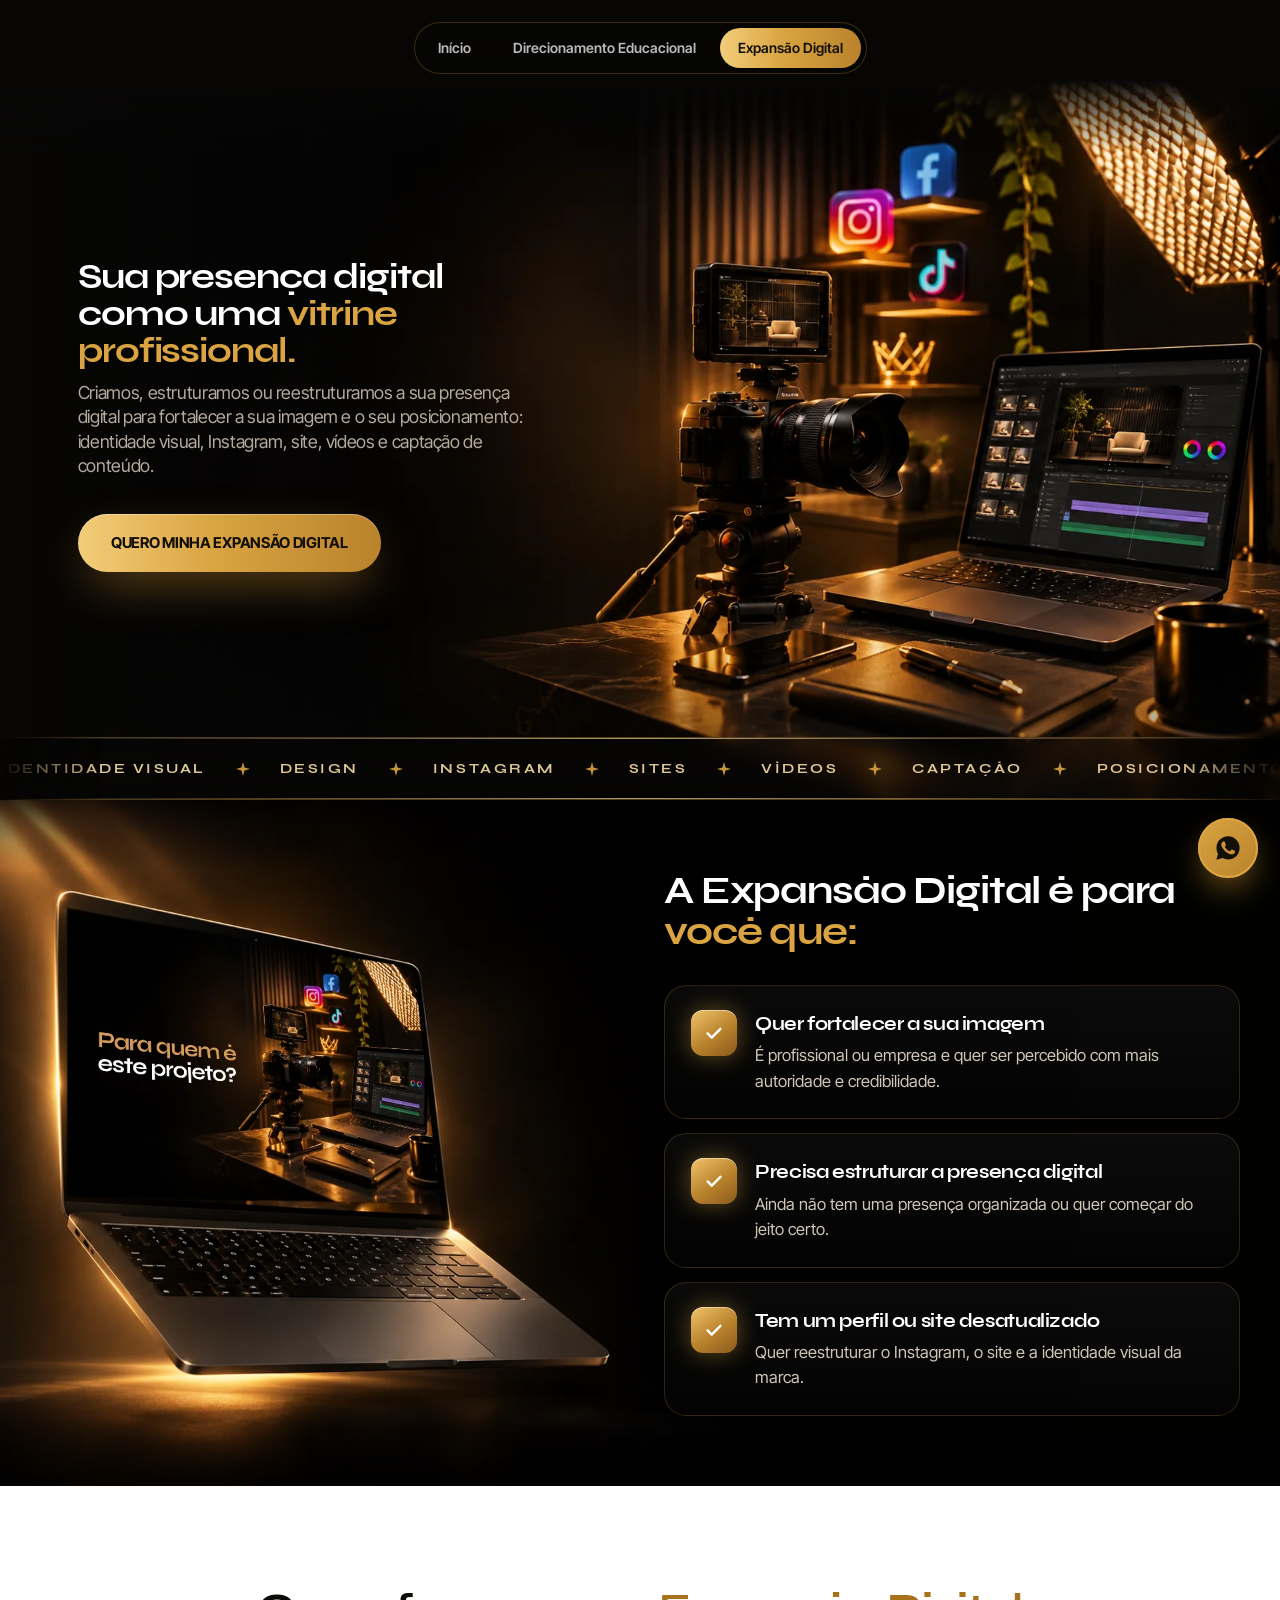
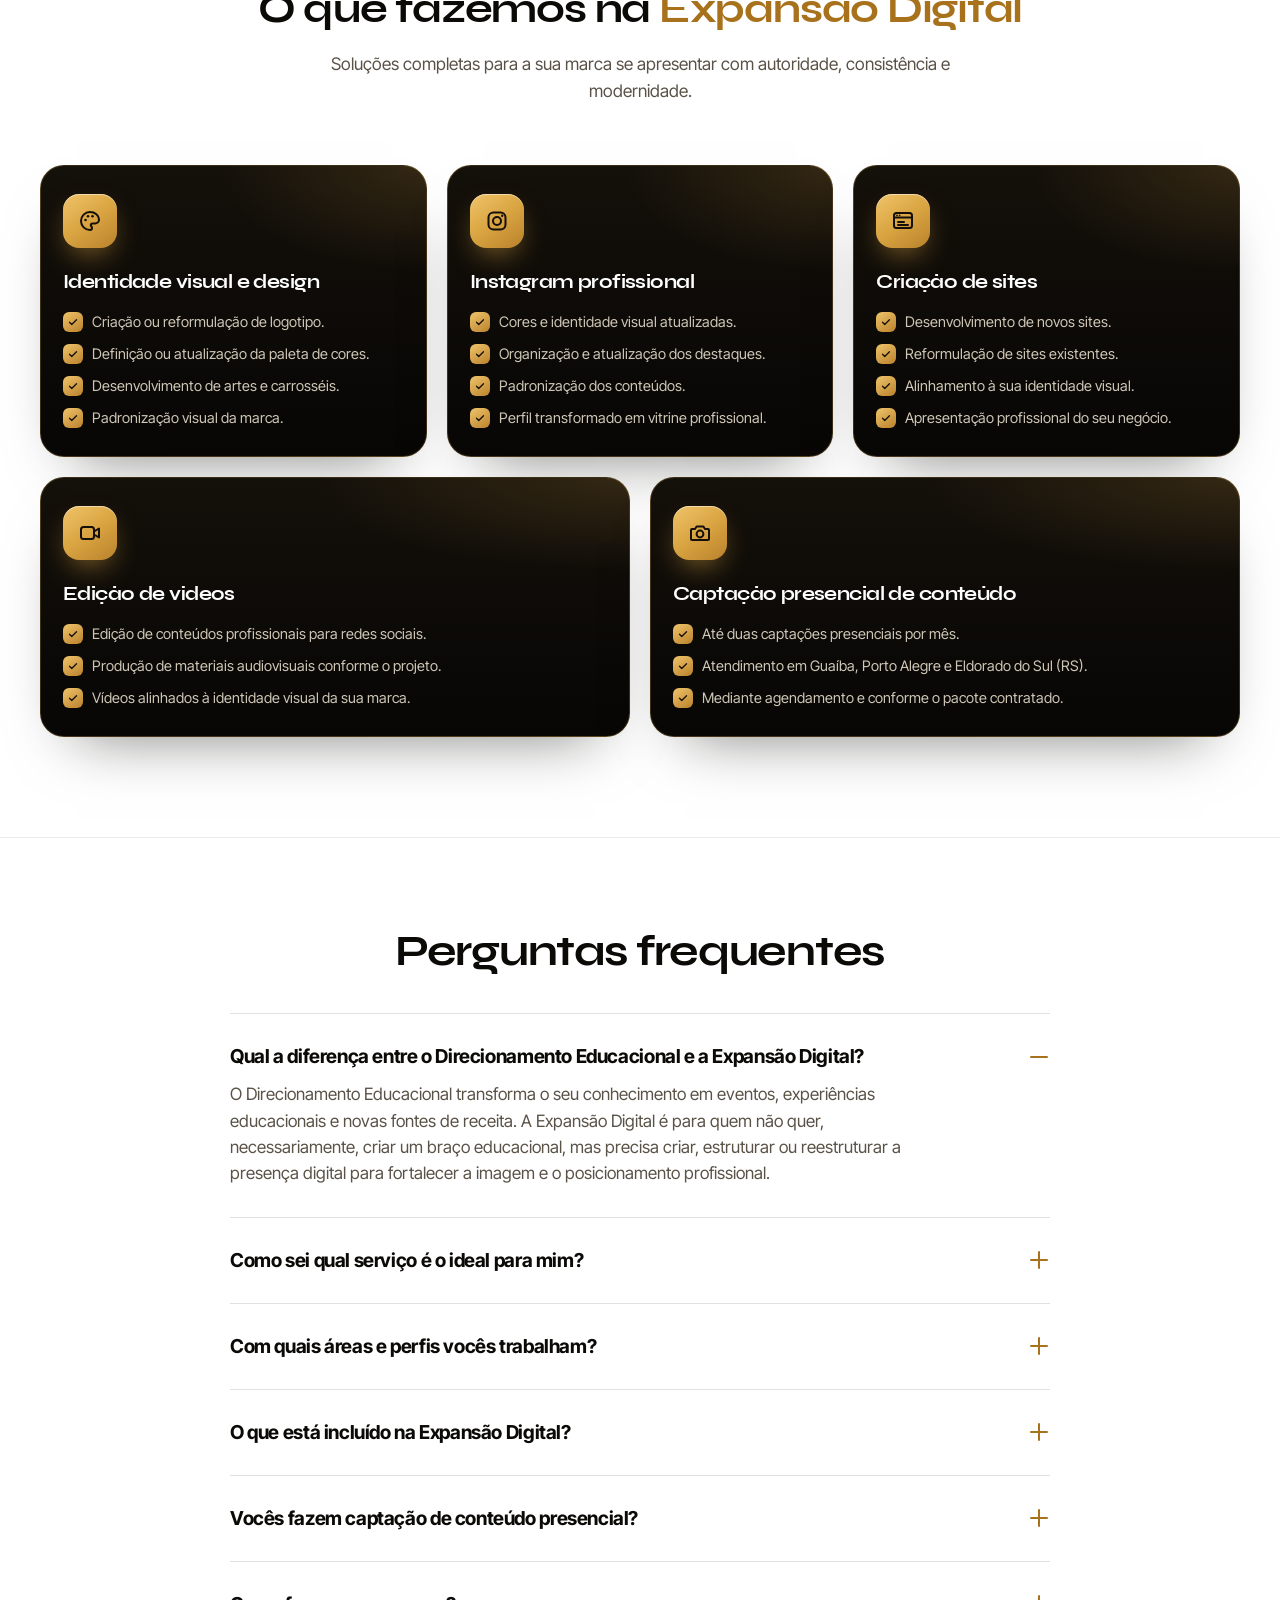
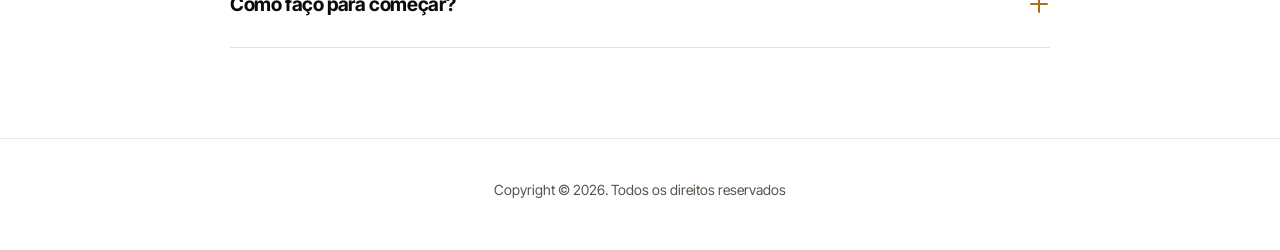
==== commit e4400d7a: "Remove a seção de chamada antes do FAQ nas páginas de serviço Co-Authored-By: Claude Opus 5.5 <norep" ====
--- a/digital.html
+++ b/digital.html
@@ -16,7 +16,7 @@
 <link rel="preload" as="font" type="font/woff2" href="assets/fonts/Syne-Bold.woff2" crossorigin>
 <link rel="preload" as="font" type="font/woff" href="assets/fonts/InterTight-Variable.woff" crossorigin>
 
-<link rel="stylesheet" href="assets/site.css?v=1795203308">
+<link rel="stylesheet" href="assets/site.css?v=1795203425">
 </head>
 <body data-ribbon-words="Identidade visual|Design|Instagram|Sites|Vídeos|Captação|Posicionamento|Presença digital">
 
@@ -145,15 +145,6 @@
   </div>
 </section>
 
-<section class="digi-cta" id="expansao-digital-contato">
-  <div class="container">
-    <h2 class="reveal">Pronto para transformar a sua <span class="hl">presença digital?</span></h2>
-    <p class="reveal" data-delay="1">Vamos estruturar uma imagem à altura do profissional que você já é. Fale com a gente e monte o pacote ideal para a sua marca.</p>
-    <a class="btn reveal" data-delay="2" data-wa="Oi! Vi o site e gostaria de mais informações sobre a Expansão Digital." href="#" target="_blank" rel="noopener">Quero minha Expansão Digital</a>
-    <span class="digi-cta__alt reveal" data-delay="3">Quer transformar o seu conhecimento em um projeto educacional? <a href="educacional.html">Conheça o Direcionamento Educacional</a></span>
-  </div>
-</section>
-
 <!-- ============ FAQ (os dois serviços) ============ -->
 <section class="final" id="faq">
   <div class="container faq">
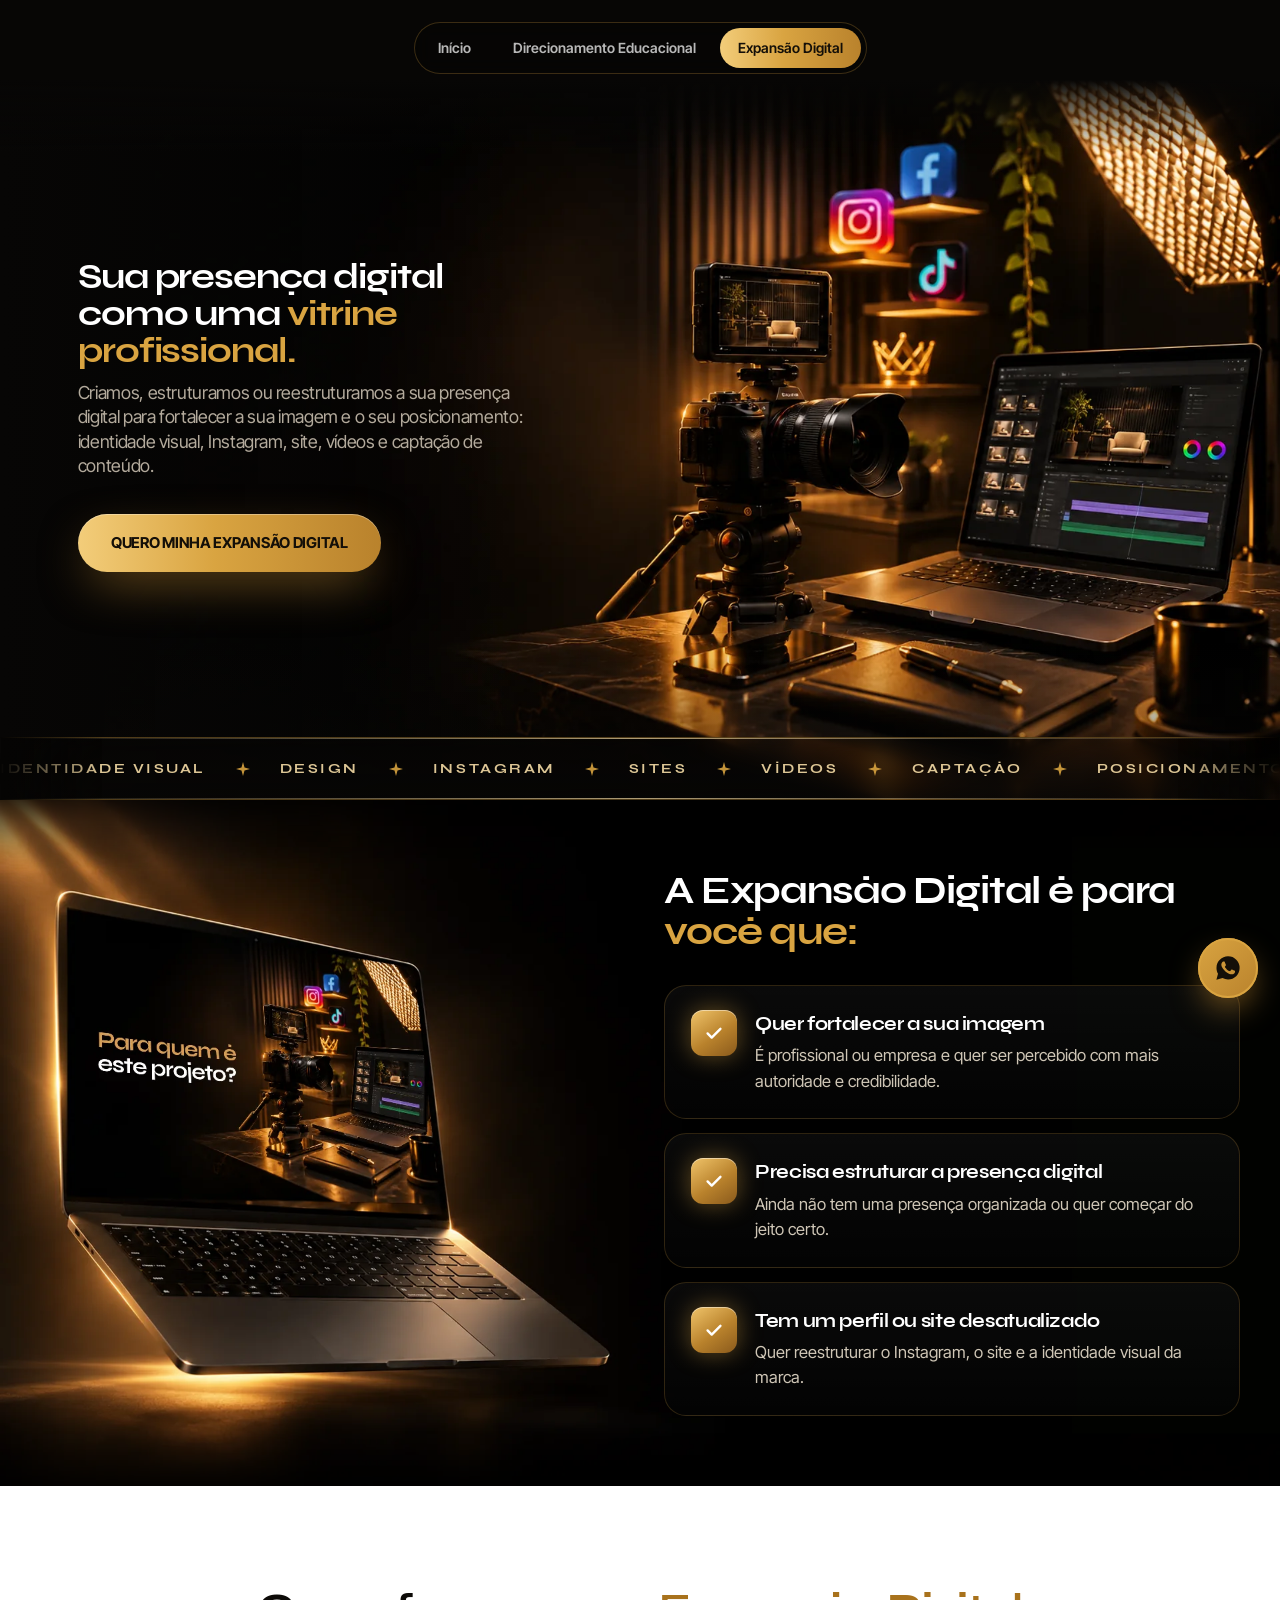
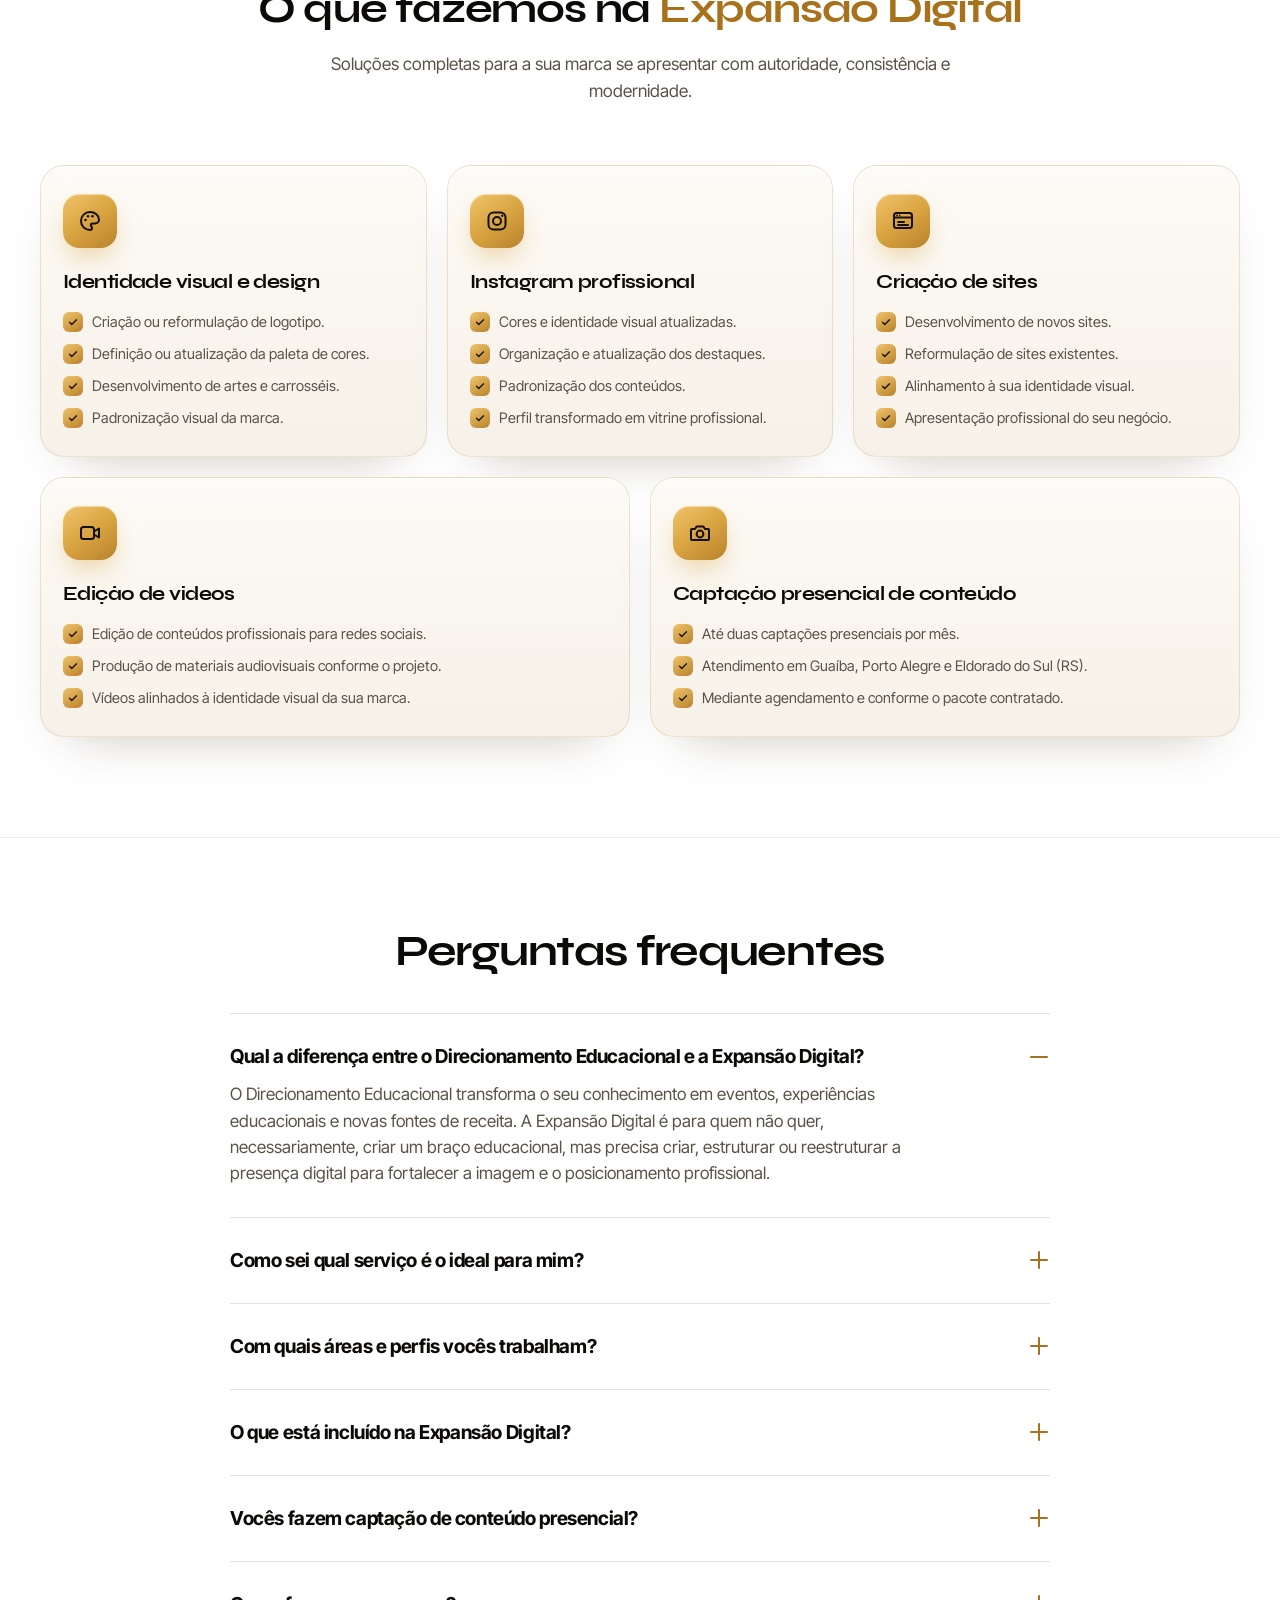
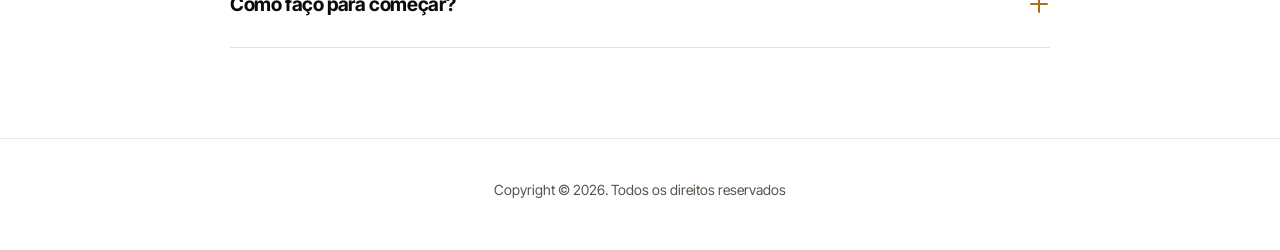
==== commit 88a0e43d: "Expansão Digital: cards de serviços claros sobre o fundo branco Co-Authored-By: Claude Opus 5.5 <nor" ====
--- a/digital.html
+++ b/digital.html
@@ -16,7 +16,7 @@
 <link rel="preload" as="font" type="font/woff2" href="assets/fonts/Syne-Bold.woff2" crossorigin>
 <link rel="preload" as="font" type="font/woff" href="assets/fonts/InterTight-Variable.woff" crossorigin>
 
-<link rel="stylesheet" href="assets/site.css?v=1795203425">
+<link rel="stylesheet" href="assets/site.css?v=1795203553">
 </head>
 <body data-ribbon-words="Identidade visual|Design|Instagram|Sites|Vídeos|Captação|Posicionamento|Presença digital">
 
--- a/assets/site.css
+++ b/assets/site.css
@@ -602,3 +602,10 @@
 /* Expansão Digital: mockup próprio na seção "Para quem é" */
 .forwho--digital .forwho__bg{background-image:url("para-quem-digi.webp?v=1795203308")}
 @media (max-width:900px){ .forwho--digital .forwho__bg{background-image:url("para-quem-digi-mobile.webp?v=1795203308")} }
+
+/* Expansão Digital: cards claros sobre o fundo branco */
+.digi-svc .dcard{background:linear-gradient(180deg,#fdfbf7 0%,#f6f1e8 100%);border:1px solid rgba(168,114,28,.18);
+  box-shadow:0 1px 0 rgba(255,255,255,.9) inset,0 24px 50px -32px rgba(60,40,10,.35);color:#5a5247}
+.digi-svc .dcard:hover{border-color:rgba(168,114,28,.45);box-shadow:0 1px 0 rgba(255,255,255,.9) inset,0 30px 60px -30px rgba(60,40,10,.45)}
+.digi-svc .dcard h3{color:#0c0a07}
+.digi-svc .dcard li{color:#5a5247}
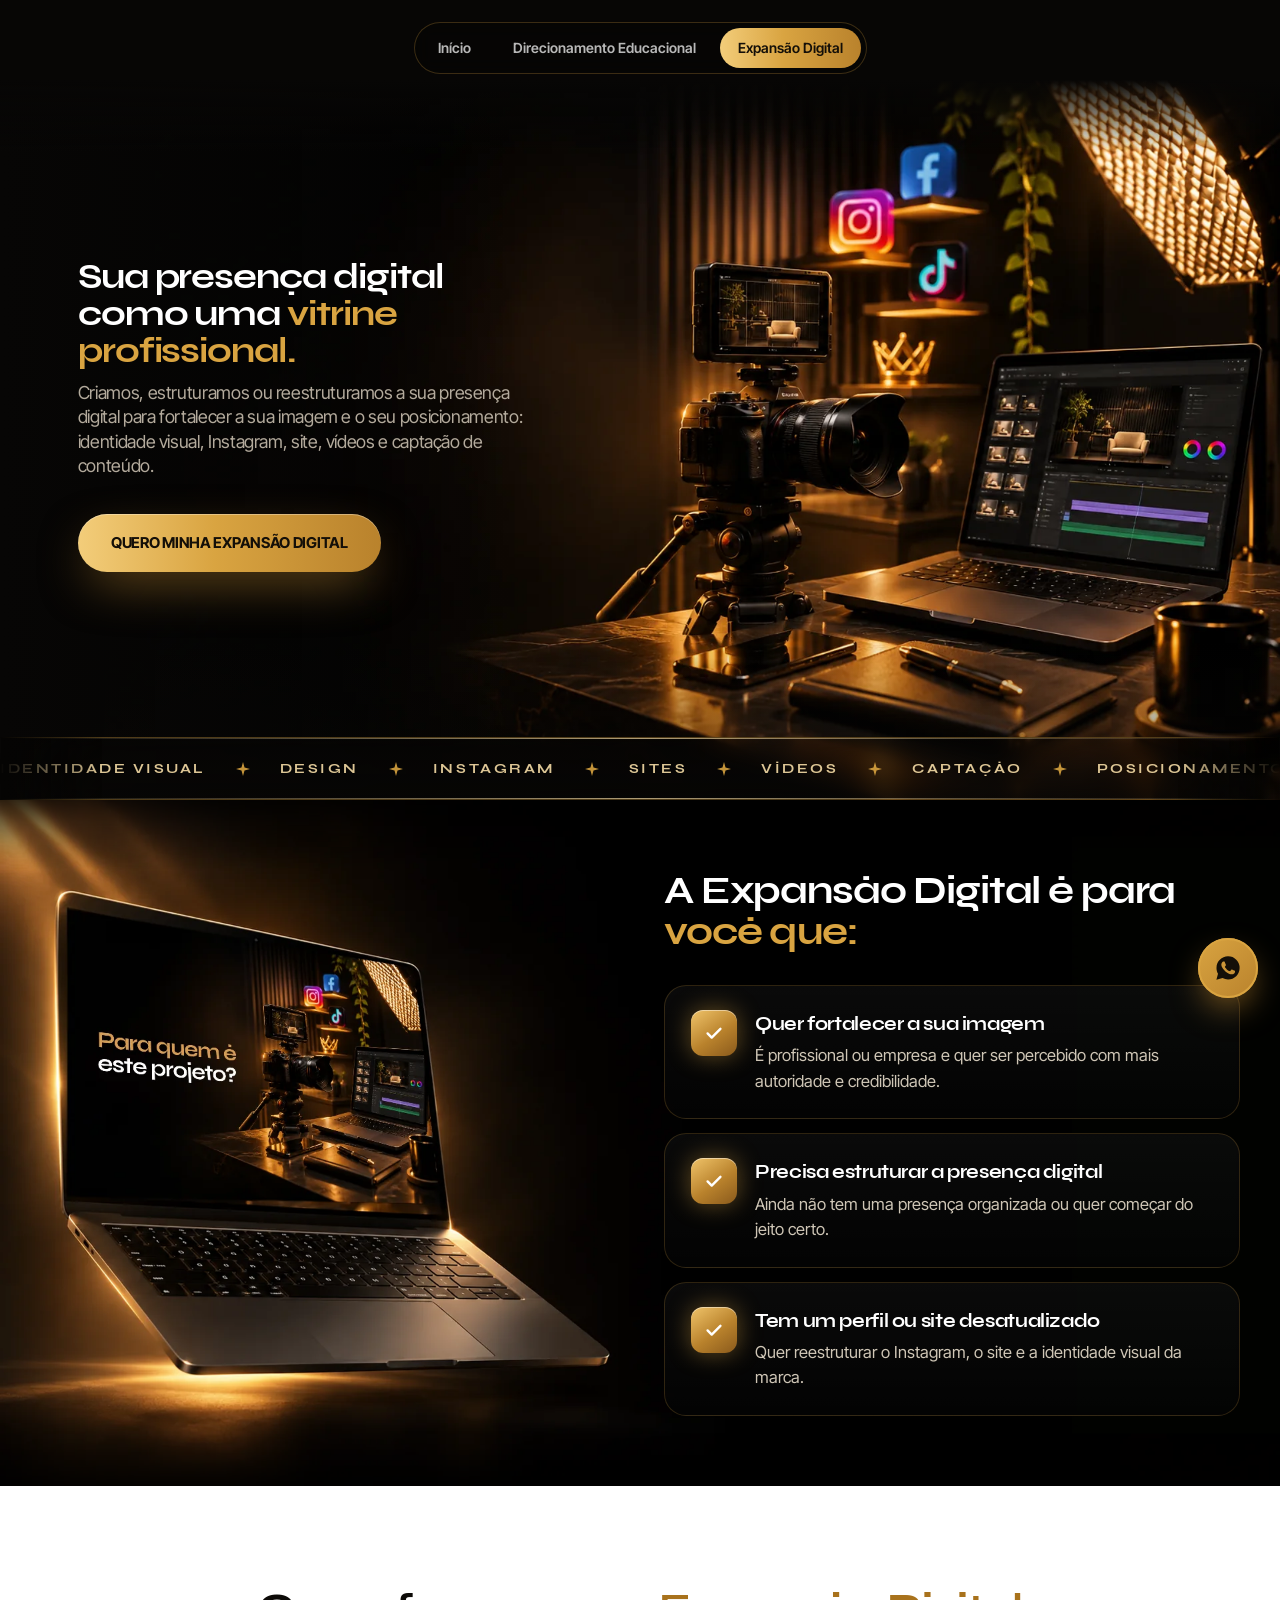
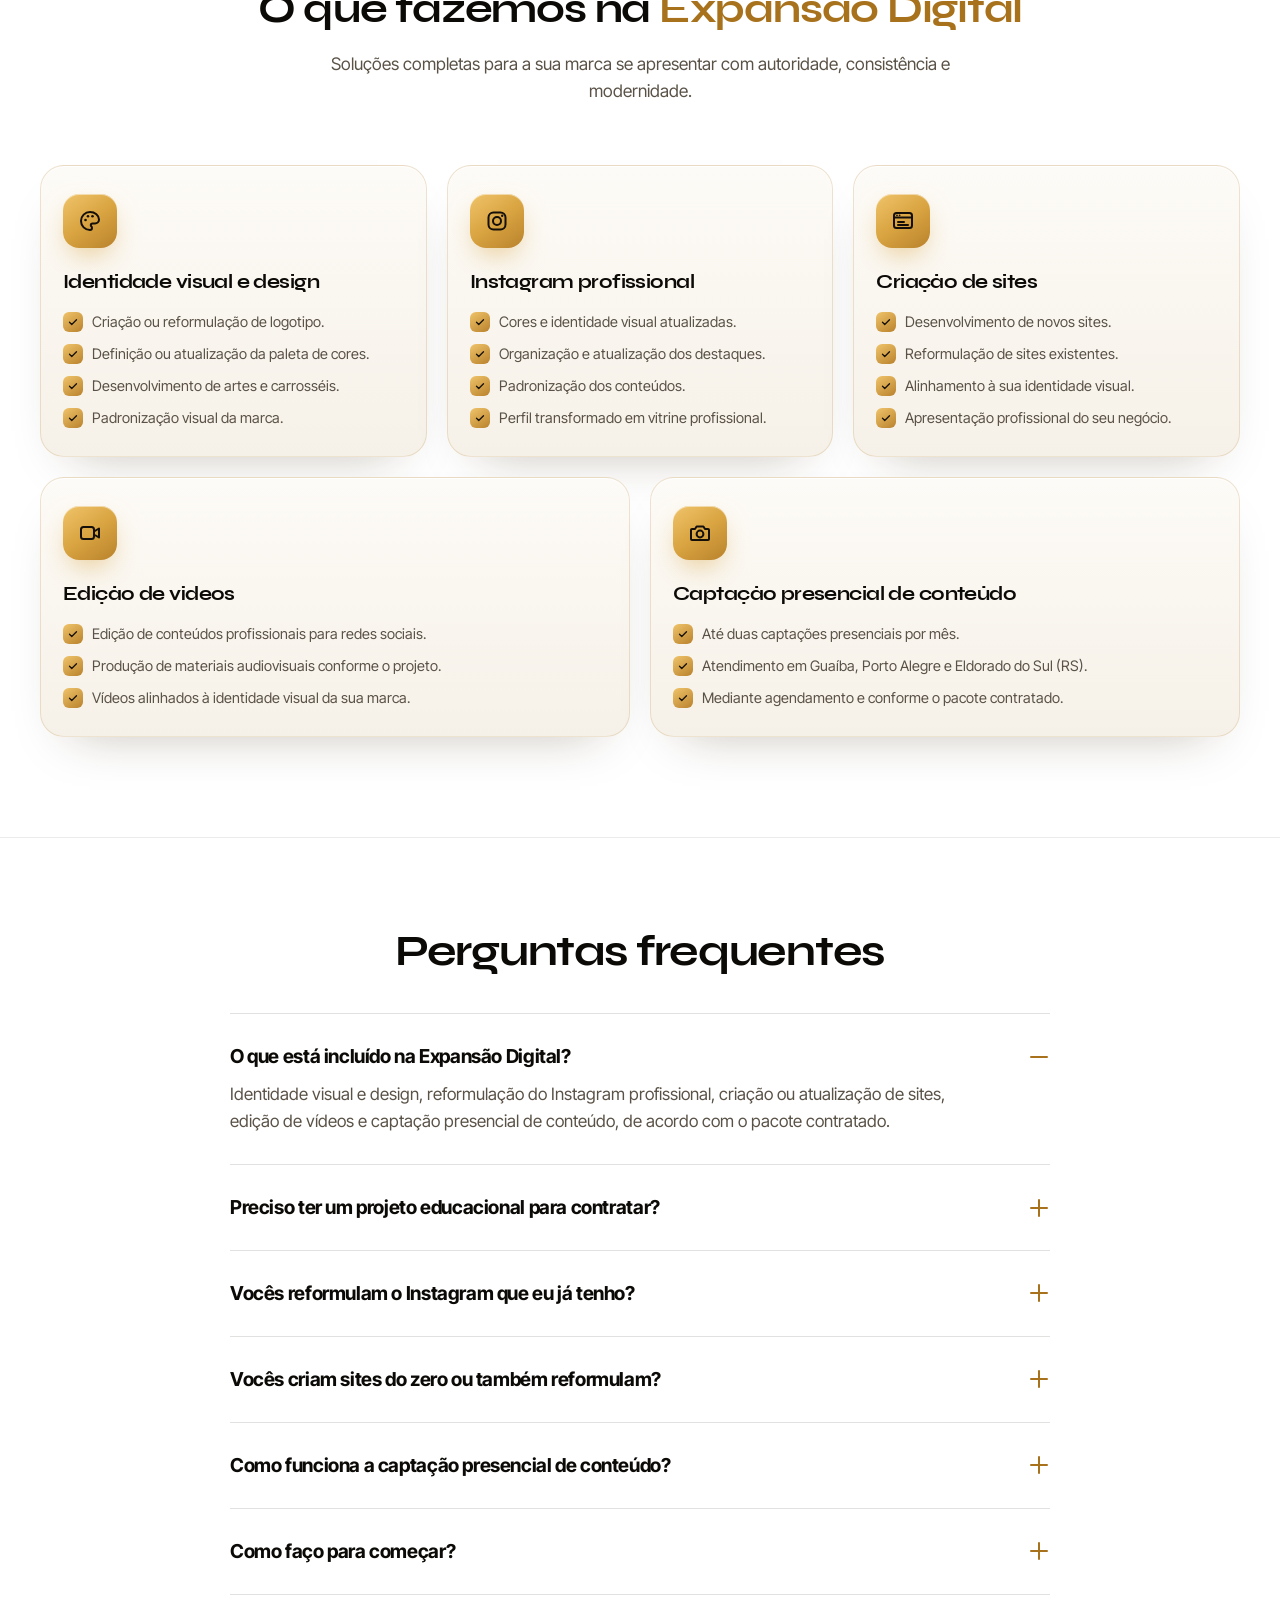
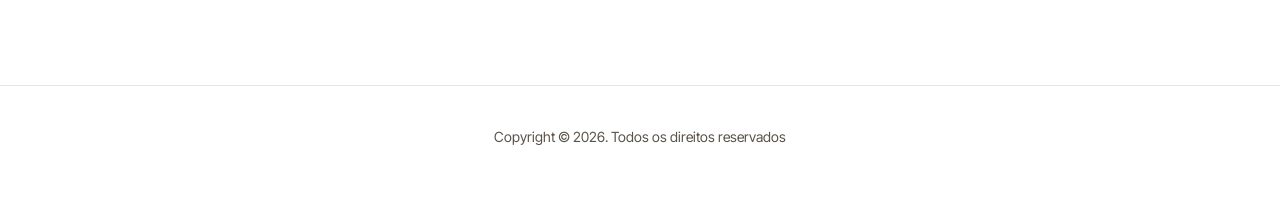
==== commit 9393adfc: "FAQ específico por página: geral no início, educacional e digital nas páginas de serviço Co-Authored" ====
--- a/digital.html
+++ b/digital.html
@@ -16,7 +16,7 @@
 <link rel="preload" as="font" type="font/woff2" href="assets/fonts/Syne-Bold.woff2" crossorigin>
 <link rel="preload" as="font" type="font/woff" href="assets/fonts/InterTight-Variable.woff" crossorigin>
 
-<link rel="stylesheet" href="assets/site.css?v=1795203553">
+<link rel="stylesheet" href="assets/site.css?v=1795203973">
 </head>
 <body data-ribbon-words="Identidade visual|Design|Instagram|Sites|Vídeos|Captação|Posicionamento|Presença digital">
 
@@ -152,28 +152,28 @@
       <h2 class="reveal">Perguntas frequentes</h2>
     </header>
     <details class="faq__item reveal" open>
-      <summary><h3>Qual a diferença entre o Direcionamento Educacional e a Expansão Digital?</h3><span class="faq__plus" aria-hidden="true"></span></summary>
-      <div class="faq__a"><div><p>O Direcionamento Educacional transforma o seu conhecimento em eventos, experiências educacionais e novas fontes de receita. A Expansão Digital é para quem não quer, necessariamente, criar um braço educacional, mas precisa criar, estruturar ou reestruturar a presença digital para fortalecer a imagem e o posicionamento profissional.</p></div></div>
-    </details>
-    <details class="faq__item reveal">
-      <summary><h3>Como sei qual serviço é o ideal para mim?</h3><span class="faq__plus" aria-hidden="true"></span></summary>
-      <div class="faq__a"><div><p>Se o seu objetivo é ensinar, criar eventos e ter uma nova fonte de receita com o que você já sabe, o caminho é o Direcionamento Educacional. Se o objetivo é ter uma imagem mais profissional nas redes, no site e na identidade da marca, o caminho é a Expansão Digital. Na conversa pelo WhatsApp, ajudamos você a definir.</p></div></div>
-    </details>
-    <details class="faq__item reveal">
-      <summary><h3>Com quais áreas e perfis vocês trabalham?</h3><span class="faq__plus" aria-hidden="true"></span></summary>
-      <div class="faq__a"><div><p>Com especialistas de diferentes segmentos que já têm conhecimento e autoridade, e com profissionais e empresas que querem fortalecer a presença digital.</p></div></div>
-    </details>
-    <details class="faq__item reveal">
       <summary><h3>O que está incluído na Expansão Digital?</h3><span class="faq__plus" aria-hidden="true"></span></summary>
       <div class="faq__a"><div><p>Identidade visual e design, reformulação do Instagram profissional, criação ou atualização de sites, edição de vídeos e captação presencial de conteúdo, de acordo com o pacote contratado.</p></div></div>
     </details>
     <details class="faq__item reveal">
-      <summary><h3>Vocês fazem captação de conteúdo presencial?</h3><span class="faq__plus" aria-hidden="true"></span></summary>
-      <div class="faq__a"><div><p>Sim. Na Expansão Digital, é possível ter até duas captações presenciais por mês, com atendimento em Guaíba, Porto Alegre e Eldorado do Sul (RS), mediante agendamento e conforme o pacote contratado.</p></div></div>
+      <summary><h3>Preciso ter um projeto educacional para contratar?</h3><span class="faq__plus" aria-hidden="true"></span></summary>
+      <div class="faq__a"><div><p>Não. A Expansão Digital é um serviço independente, pensado para profissionais e empresas que querem fortalecer a presença digital.</p></div></div>
+    </details>
+    <details class="faq__item reveal">
+      <summary><h3>Vocês reformulam o Instagram que eu já tenho?</h3><span class="faq__plus" aria-hidden="true"></span></summary>
+      <div class="faq__a"><div><p>Sim. Atualizamos as cores e a identidade visual, organizamos os destaques e padronizamos os conteúdos para transformar o seu perfil em uma vitrine profissional.</p></div></div>
+    </details>
+    <details class="faq__item reveal">
+      <summary><h3>Vocês criam sites do zero ou também reformulam?</h3><span class="faq__plus" aria-hidden="true"></span></summary>
+      <div class="faq__a"><div><p>Os dois. Desenvolvemos novos sites e também reformulamos sites existentes, sempre alinhando a apresentação à identidade visual da sua marca.</p></div></div>
+    </details>
+    <details class="faq__item reveal">
+      <summary><h3>Como funciona a captação presencial de conteúdo?</h3><span class="faq__plus" aria-hidden="true"></span></summary>
+      <div class="faq__a"><div><p>É possível ter até duas captações presenciais por mês, com atendimento em Guaíba, Porto Alegre e Eldorado do Sul (RS), mediante agendamento e conforme o pacote contratado.</p></div></div>
     </details>
     <details class="faq__item reveal">
       <summary><h3>Como faço para começar?</h3><span class="faq__plus" aria-hidden="true"></span></summary>
-      <div class="faq__a"><div><p>Clique em um dos botões da página e fale com a gente pelo WhatsApp. Vamos entender o seu momento e indicar o melhor caminho para o seu projeto.</p></div></div>
+      <div class="faq__a"><div><p>Clique em um dos botões da página e fale com a gente pelo WhatsApp. Vamos entender a sua marca e montar o pacote ideal para a sua presença digital.</p></div></div>
     </details>
   </div>
 </section>
--- a/assets/site.css
+++ b/assets/site.css
@@ -609,3 +609,46 @@
 .digi-svc .dcard:hover{border-color:rgba(168,114,28,.45);box-shadow:0 1px 0 rgba(255,255,255,.9) inset,0 30px 60px -30px rgba(60,40,10,.45)}
 .digi-svc .dcard h3{color:#0c0a07}
 .digi-svc .dcard li{color:#5a5247}
+
+/* Expansão Digital (mobile): cards alinhados à esquerda */
+@media (max-width:900px){
+  .digi-svc .dcard,.digi-svc .dcard:nth-child(4),.digi-svc .dcard:nth-child(5){text-align:left;align-items:flex-start;padding:26px 22px}
+  .digi-svc .dcard__icon{margin-bottom:20px}
+  .digi-svc .dcard h3{margin-bottom:14px}
+  .digi-svc .dcard ul{width:100%}
+}
+
+/* Expansão Digital (mobile): ícone e título na mesma linha */
+@media (max-width:900px){
+  .digi-svc .dcard,.digi-svc .dcard:nth-child(4),.digi-svc .dcard:nth-child(5){display:grid;grid-template-columns:auto 1fr;column-gap:16px;align-items:center}
+  .digi-svc .dcard__icon{margin:0;width:48px;height:48px;border-radius:14px}
+  .digi-svc .dcard__icon svg{width:22px;height:22px}
+  .digi-svc .dcard h3{margin:0}
+  .digi-svc .dcard ul{grid-column:1 / -1;margin-top:18px}
+}
+
+/* Cards claros nas seções brancas (página inicial: "Entenda cada caminho") */
+.choose .svc{background:linear-gradient(180deg,#fdfbf7 0%,#f6f1e8 100%);border:1px solid rgba(168,114,28,.18);color:#5a5247;
+  box-shadow:0 1px 0 rgba(255,255,255,.9) inset,0 24px 50px -32px rgba(60,40,10,.35)}
+.choose .svc:hover{border-color:rgba(168,114,28,.45);box-shadow:0 1px 0 rgba(255,255,255,.9) inset,0 30px 60px -30px rgba(60,40,10,.45)}
+.choose .svc h3{color:#0c0a07}
+.choose .svc > p{color:#5a5247}
+.choose .svc li{color:#2a241c}
+@media (max-width:900px){
+  .choose .svc{display:grid;grid-row:auto;grid-template-rows:none;row-gap:0;grid-template-columns:auto 1fr;column-gap:16px;align-items:center;text-align:left;padding:26px 22px}
+  .choose .svc__icon{margin:0;width:48px;height:48px;border-radius:14px}
+  .choose .svc__icon svg{width:22px;height:22px}
+  .choose .svc h3,.choose .svc > p{grid-column:auto;text-align:left;margin:0;align-self:center}
+  .choose .svc > p{grid-column:1 / -1;margin-top:16px}
+  .choose .svc ul{grid-column:1 / -1;justify-items:start;margin:18px 0 22px}
+  .choose .svc .btn{grid-column:1 / -1;width:100%}
+}
+@media (max-width:900px){
+  .choose .svc > *{min-width:0}
+  .choose .svc .btn{max-width:100%;height:auto;min-height:56px;padding:12px 18px;white-space:normal;line-height:1.2}
+}
+@media (max-width:380px){
+  .choose .svc{padding:22px 18px;column-gap:12px}
+  .choose .svc h3{font-size:1.15rem}
+  .choose .svc .btn{font-size:13.5px}
+}
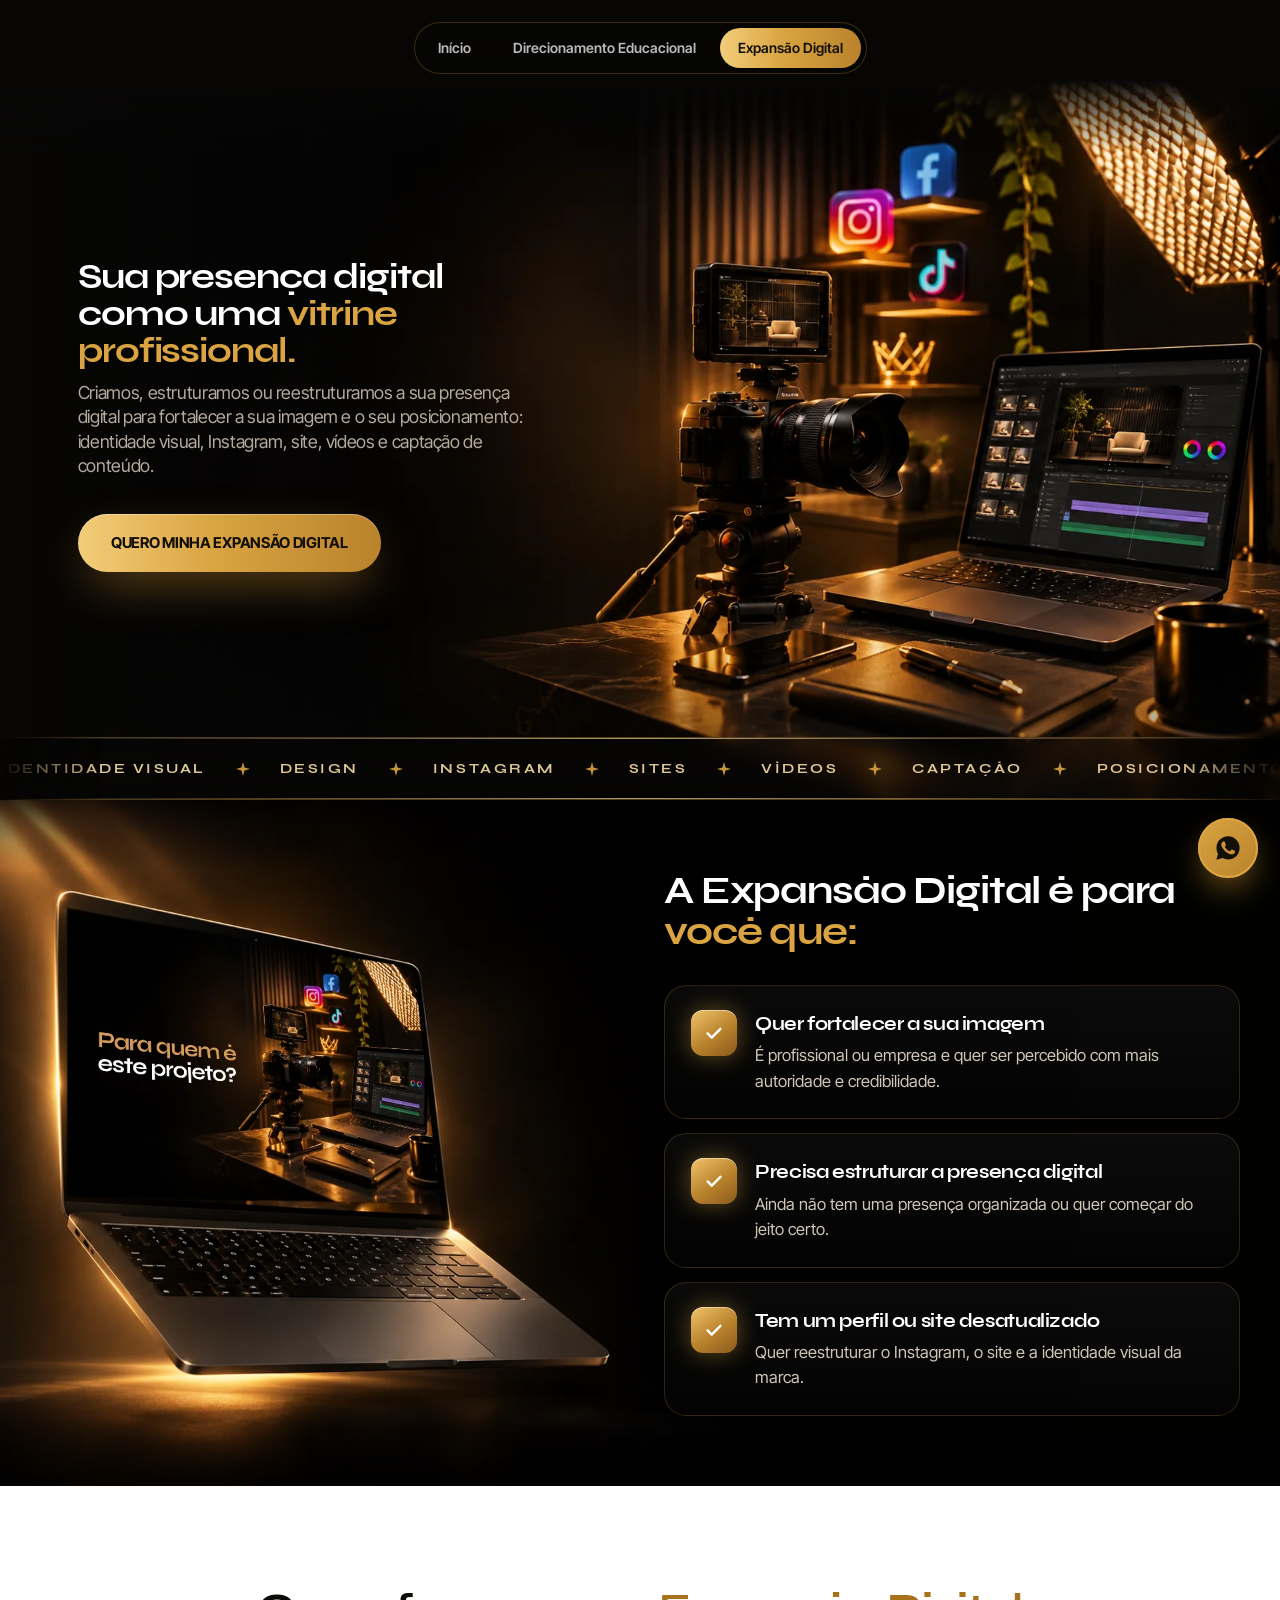
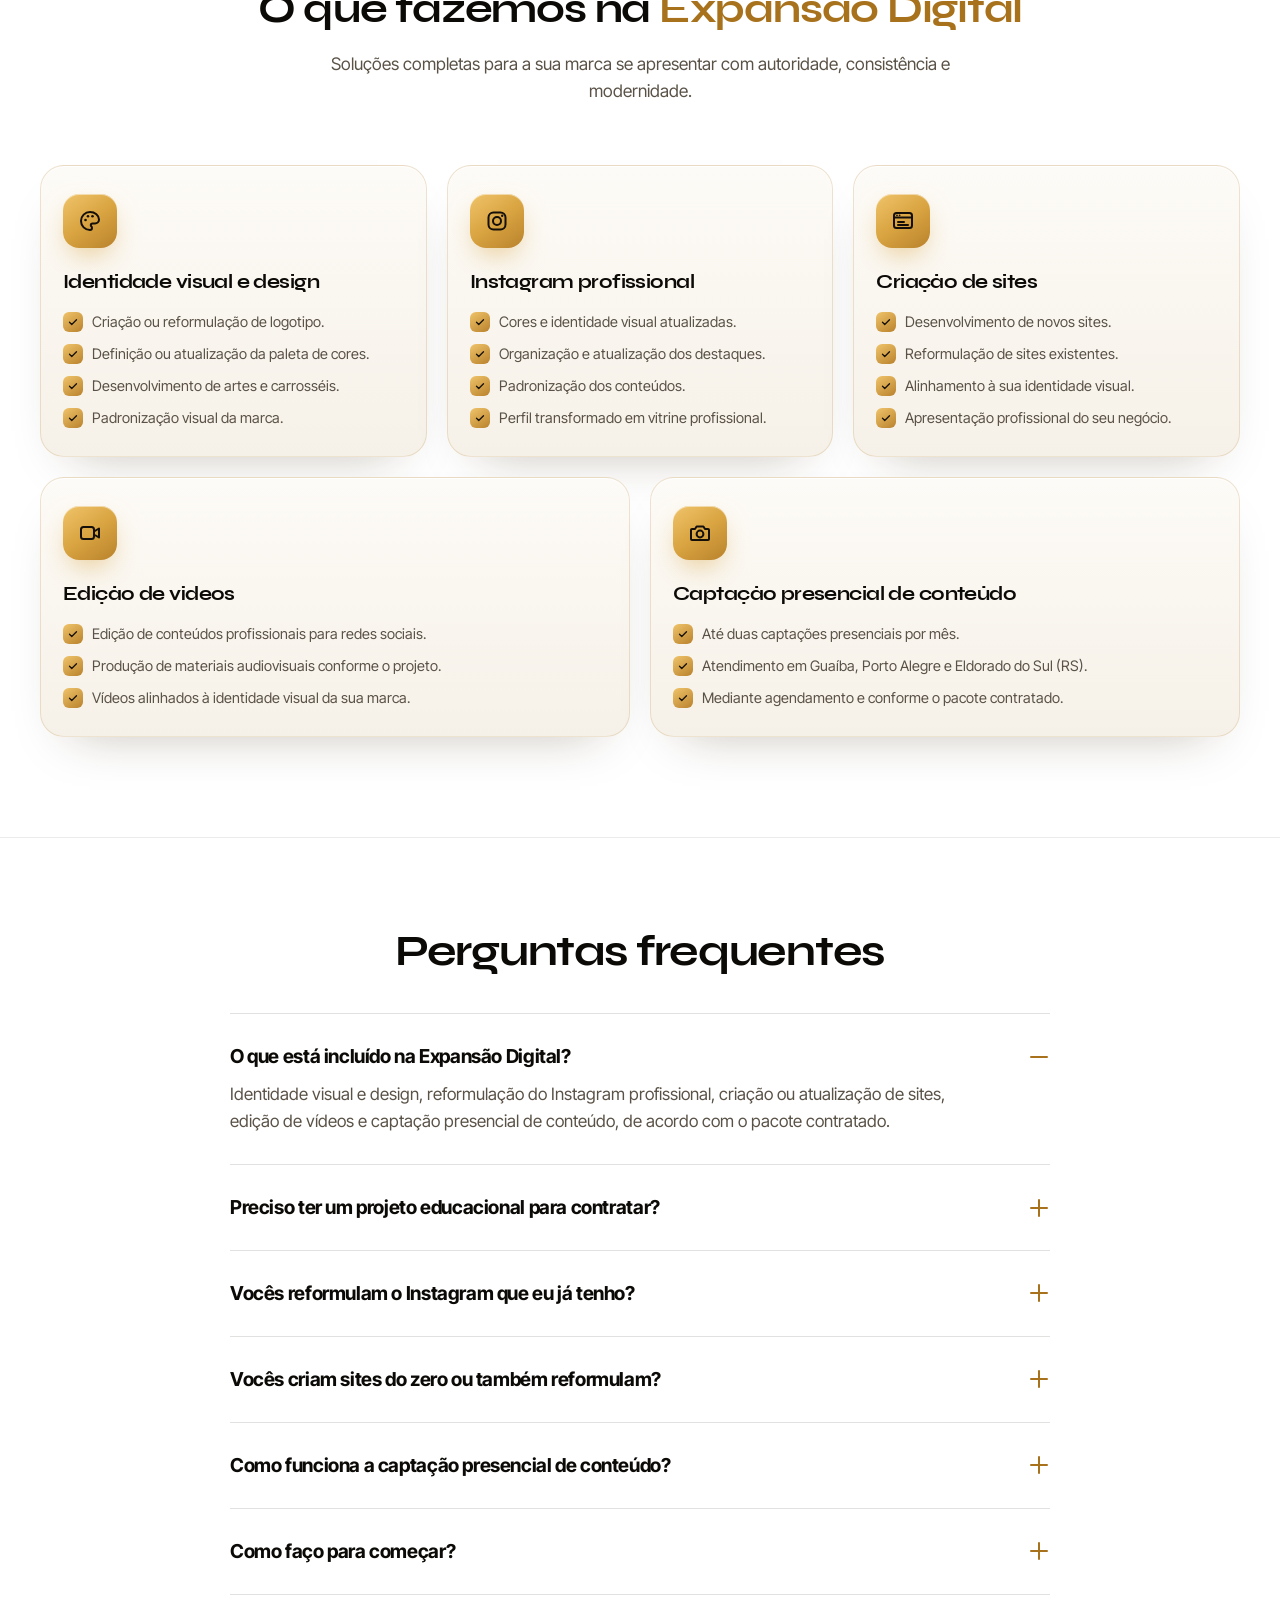
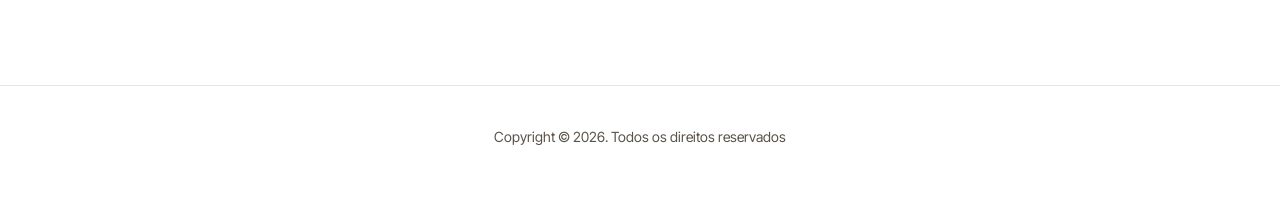
==== commit da0d774a: "Cards alinhados à esquerda com ícone e título na mesma linha; Digital tablet 2+2+1 Co-Authored-By: C" ====
--- a/digital.html
+++ b/digital.html
@@ -16,7 +16,7 @@
 <link rel="preload" as="font" type="font/woff2" href="assets/fonts/Syne-Bold.woff2" crossorigin>
 <link rel="preload" as="font" type="font/woff" href="assets/fonts/InterTight-Variable.woff" crossorigin>
 
-<link rel="stylesheet" href="assets/site.css?v=1795203973">
+<link rel="stylesheet" href="assets/site.css?v=1795205085">
 </head>
 <body data-ribbon-words="Identidade visual|Design|Instagram|Sites|Vídeos|Captação|Posicionamento|Presença digital">
 
--- a/assets/site.css
+++ b/assets/site.css
@@ -652,3 +652,45 @@
   .choose .svc h3{font-size:1.15rem}
   .choose .svc .btn{font-size:13.5px}
 }
+
+/* =========================================================
+   TODOS OS CARDS (celular/tablet): alinhados à esquerda,
+   ícone/check e título na mesma linha
+   ========================================================= */
+@media (max-width:900px){
+  /* "Para quem é" (as duas páginas) */
+  .fcard{flex-direction:row;align-items:flex-start;text-align:left;gap:16px;padding:22px 20px}
+  .fcard > div{padding-top:2px}
+  .fcard h3{margin:4px 0 8px}
+  /* Benefícios (Educacional) */
+  .bcard{flex-direction:row;align-items:center;justify-content:flex-start;text-align:left;gap:16px}
+  /* Como funciona (Educacional): número na mesma linha do título */
+  .pstep{text-align:left;display:grid;grid-template-columns:auto 1fr;column-gap:12px;align-items:baseline}
+  .pstep__n{margin:0}
+  .pstep h3{margin:0}
+  .pstep p{grid-column:1 / -1;margin-top:10px}
+}
+@media (max-width:1079px){
+  /* Opções da hero (página inicial) */
+  .hopt{display:grid;grid-template-columns:auto 1fr;column-gap:14px;align-items:center;text-align:left}
+  .hopt__icon{margin:0}
+  .hopt__desc{grid-column:1 / -1;margin-top:8px}
+  .hopt__btn{grid-column:1 / -1}
+}
+@media (max-width:600px){
+  .hopt{align-items:center;text-align:left}
+}
+
+/* Expansão Digital (tablet): 2 + 2 + 1 card na largura toda */
+@media (min-width:601px) and (max-width:1100px){
+  .digi-svc .digi-grid{grid-template-columns:1fr 1fr;gap:18px}
+  .digi-svc .dcard,.digi-svc .dcard:nth-child(4){grid-column:auto}
+  .digi-svc .dcard:nth-child(5){grid-column:1 / -1}
+}
+@media (min-width:901px) and (max-width:1100px){
+  .digi-svc .dcard{display:grid;grid-template-columns:auto 1fr;column-gap:16px;align-items:center;text-align:left}
+  .digi-svc .dcard__icon{margin:0;width:48px;height:48px;border-radius:14px}
+  .digi-svc .dcard__icon svg{width:22px;height:22px}
+  .digi-svc .dcard h3{margin:0}
+  .digi-svc .dcard ul{grid-column:1 / -1;margin-top:18px}
+}
